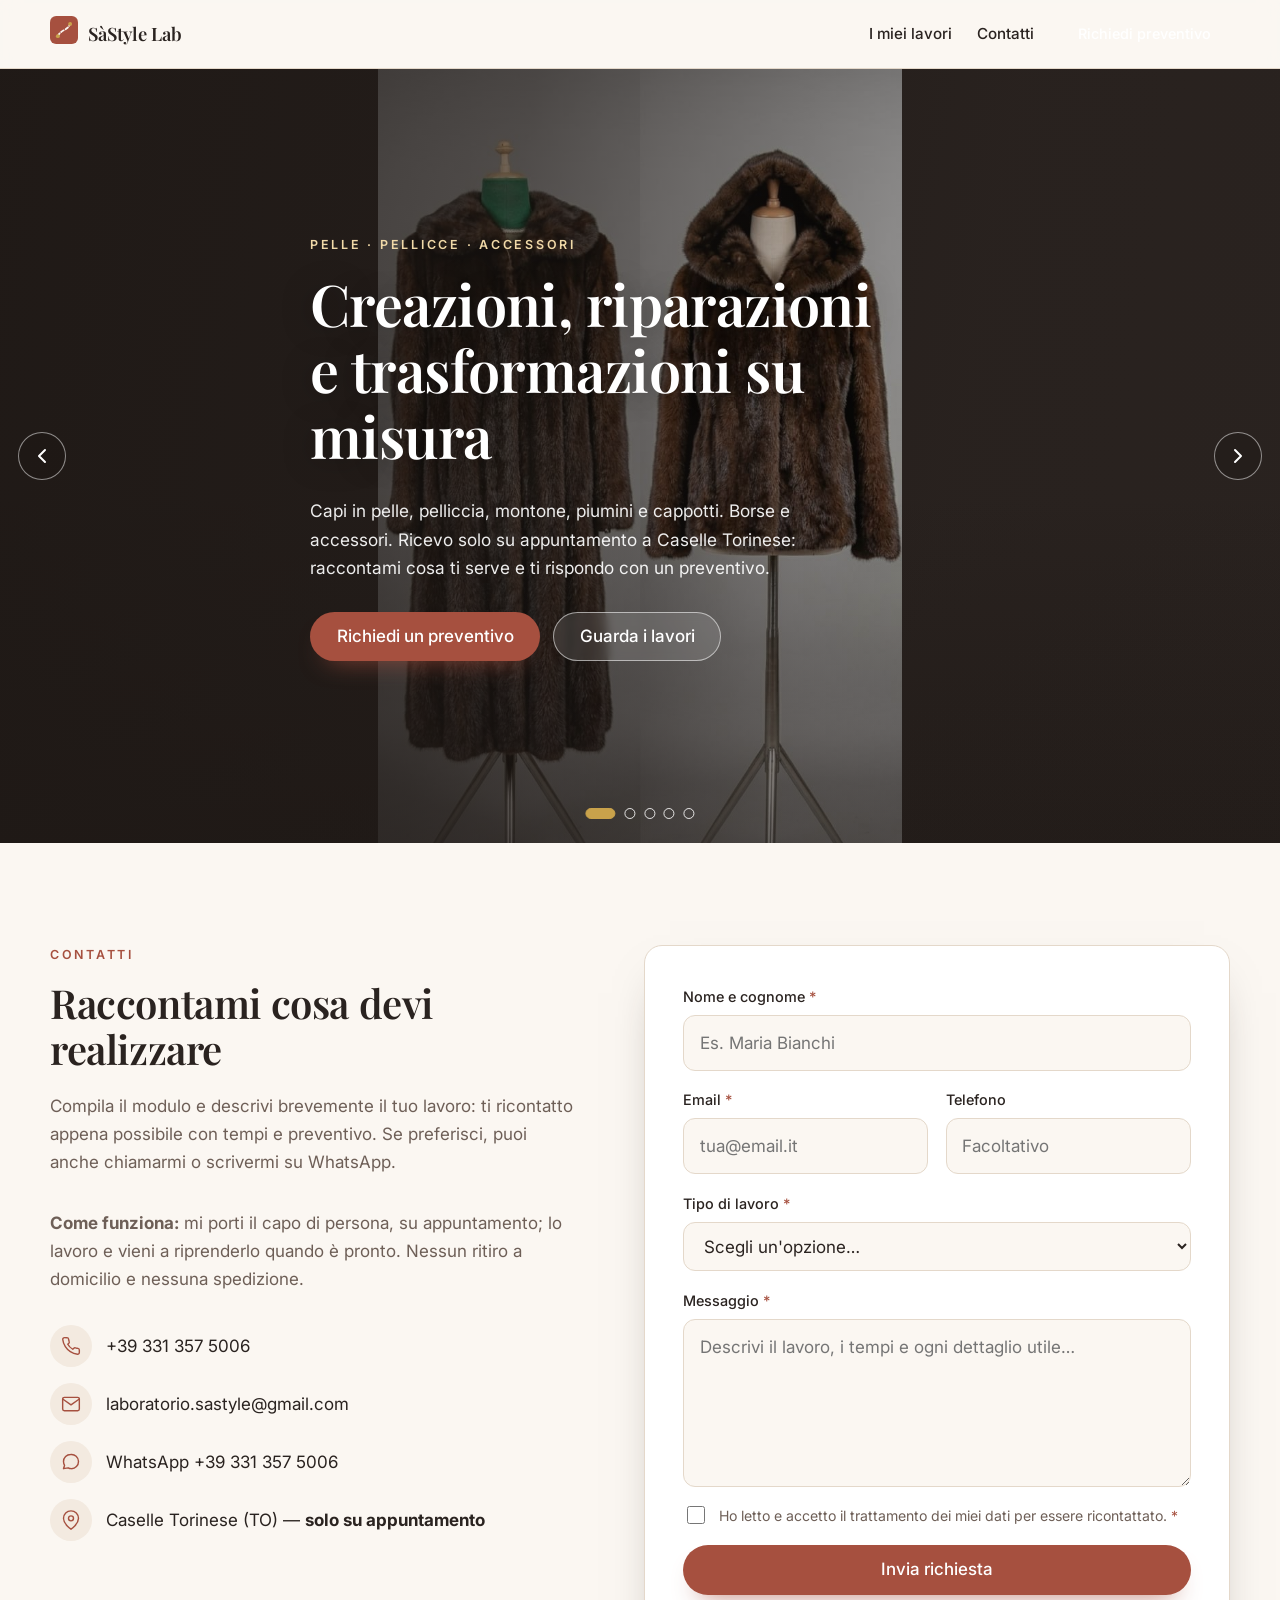
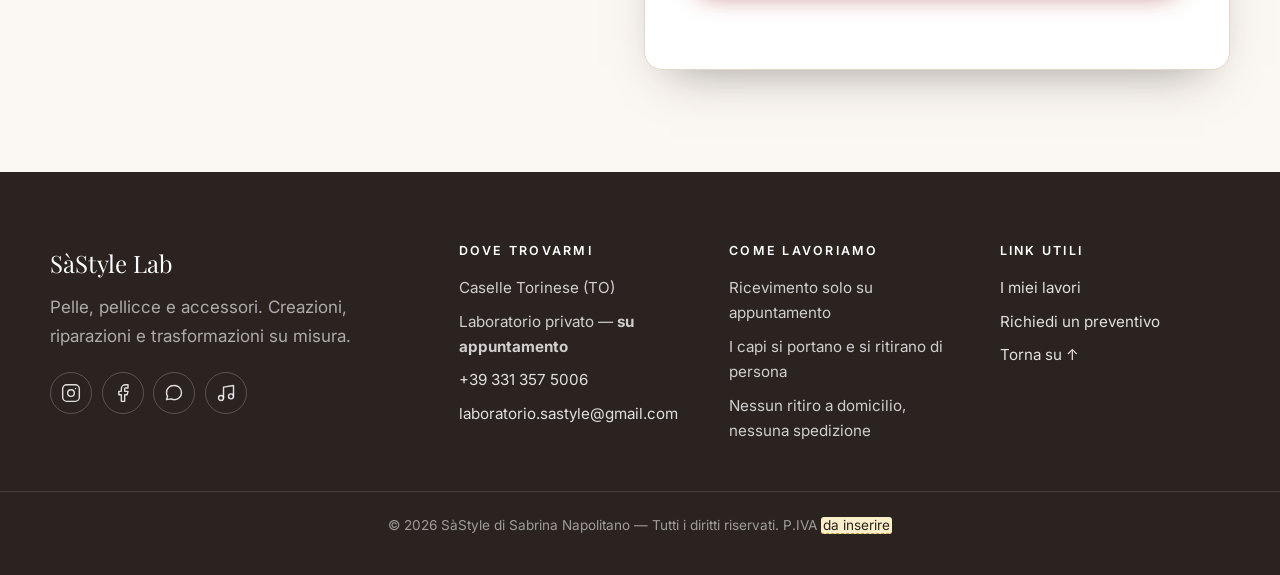
==== index.html @ dbe6f721 "Favicon: S fucsia su nero (Palatino), nuovo favicon.png" ====
<!DOCTYPE html>
<html lang="it">
<head>
  <meta charset="UTF-8" />
  <meta name="viewport" content="width=device-width, initial-scale=1.0" />

  <!-- ============================================================
       SOSTITUISCI: titolo e descrizione che appaiono su Google
       ============================================================ -->
  <!-- Il titolo della scheda non può contenere HTML: scrivi qui il nome vero, senza tag -->
  <title>SàStyle Lab — Pelle, pellicce e accessori su misura</title>
  <meta name="description" content="SàStyle Lab a Caselle Torinese (TO): creazioni, riparazioni e trasformazioni di capi in pelle, pelliccia, montoni, piumini e cappotti, più borse e accessori. Ricevimento solo su appuntamento." />
  <meta name="theme-color" content="#A6503F" />

  <!-- Favicon (l'iconcina nella scheda del browser) -->
  <link rel="icon" href="images/favicon.png" type="image/png" />
  <link rel="apple-touch-icon" href="images/favicon.png" />

  <!-- Font eleganti da Google Fonts -->
  <link rel="preconnect" href="https://fonts.googleapis.com" />
  <link rel="preconnect" href="https://fonts.gstatic.com" crossorigin />
  <link href="https://fonts.googleapis.com/css2?family=Playfair+Display:ital,wght@0,500;0,600;0,700;1,500&family=Inter:wght@300;400;500;600&display=swap" rel="stylesheet" />

  <!-- Foglio di stile del sito -->
  <link rel="stylesheet" href="css/style.css" />
</head>

<body>

  <!-- ============================================================
       HEADER — piccola barra fissa in alto con il menù
       ============================================================ -->
  <header class="site-header" id="top">
    <div class="container header-inner">
      <a class="brand" href="#top">
        <span class="brand-mark" aria-hidden="true">
          <svg viewBox="0 0 64 64" width="28" height="28" focusable="false">
            <rect width="64" height="64" rx="14" fill="#A6503F" />
            <path d="M18 46 C 26 30, 40 34, 46 18" fill="none" stroke="#FBF7F2" stroke-width="4" stroke-linecap="round" stroke-dasharray="7 5" />
            <circle cx="46" cy="18" r="4.5" fill="#C9A24B" />
            <circle cx="18" cy="46" r="4.5" fill="#C9A24B" />
          </svg>
        </span>
        <span class="brand-name">SàStyle Lab</span>
      </a>

      <nav class="site-nav" aria-label="Navigazione principale">
        <a href="#lavori">I miei lavori</a>
        <a href="#contatti">Contatti</a>
        <a class="btn btn-small" href="#contatti">Richiedi preventivo</a>
      </nav>
    </div>
  </header>

  <main>

    <!-- ============================================================
         SEZIONE 1 — HERO BANNER con carosello che scorre
         Le 5 foto sono in images/foto-1.svg ... foto-5.svg
         ============================================================ -->
    <section id="lavori" class="hero">
      <div class="hero-slider" data-slider tabindex="0" role="region"
           aria-roledescription="carosello" aria-label="Galleria dei lavori di SàStyle Lab">

        <div class="hero-track" data-track>
          <figure class="hero-slide" data-slide>
            <img src="images/foto-1.jpg" alt="Lavoro di SàStyle Lab — foto 1" />
          </figure>
          <figure class="hero-slide" data-slide>
            <img src="images/foto-2.jpg" alt="Lavoro di SàStyle Lab — foto 2" />
          </figure>
          <figure class="hero-slide" data-slide>
            <img src="images/foto-3.jpg" alt="Lavoro di SàStyle Lab — foto 3" />
          </figure>
          <figure class="hero-slide" data-slide>
            <img src="images/foto-4.jpg" alt="Lavoro di SàStyle Lab — foto 4" />
          </figure>
          <figure class="hero-slide" data-slide>
            <img src="images/foto-5.jpg" alt="Lavoro di SàStyle Lab — foto 5" />
          </figure>
        </div>

        <!-- Velo scuro per far leggere bene il testo sopra le foto -->
        <div class="hero-scrim" aria-hidden="true"></div>

        <!-- Testo sopra il carosello -->
        <div class="hero-content container">
          <p class="eyebrow">Pelle · Pellicce · Accessori</p>
          <h1>Creazioni, riparazioni<br />e trasformazioni su misura</h1>
          <p class="hero-sub">
            Capi in pelle, pelliccia, montone, piumini e cappotti. Borse e accessori.
            Ricevo solo su appuntamento a Caselle Torinese: raccontami cosa ti serve
            e ti rispondo con un preventivo.
          </p>
          <div class="hero-actions">
            <a class="btn btn-primary" href="#contatti">Richiedi un preventivo</a>
            <a class="btn btn-ghost" href="#lavori">Guarda i lavori</a>
          </div>
        </div>

        <!-- Frecce per scorrere a mano -->
        <button class="hero-nav hero-prev" type="button" data-prev aria-label="Foto precedente">
          <svg viewBox="0 0 24 24" width="24" height="24" fill="none" stroke="currentColor" stroke-width="2" stroke-linecap="round" stroke-linejoin="round"><path d="M15 18l-6-6 6-6" /></svg>
        </button>
        <button class="hero-nav hero-next" type="button" data-next aria-label="Foto successiva">
          <svg viewBox="0 0 24 24" width="24" height="24" fill="none" stroke="currentColor" stroke-width="2" stroke-linecap="round" stroke-linejoin="round"><path d="M9 18l6-6-6-6" /></svg>
        </button>

        <!-- Pallini di navigazione (riempiti automaticamente dal JS) -->
        <div class="hero-dots" data-dots aria-label="Seleziona foto"></div>
      </div>
    </section>

    <!-- ============================================================
         SEZIONE 2 — CONTATTI con il modulo che invia le email
         ⚠️ Per far arrivare le email devi inserire la tua ACCESS KEY
            di Web3Forms nel campo nascosto qui sotto (vedi README.md)
         ============================================================ -->
    <section id="contatti" class="contact">
      <div class="container contact-grid">

        <div class="contact-intro" data-reveal>
          <p class="eyebrow">Contatti</p>
          <h2>Raccontami cosa devi realizzare</h2>
          <p class="lead">
            Compila il modulo e descrivi brevemente il tuo lavoro: ti ricontatto
            appena possibile con tempi e preventivo. Se preferisci, puoi anche
            chiamarmi o scrivermi su WhatsApp.
          </p>
          <p class="lead">
            <strong>Come funziona:</strong> mi porti il capo di persona, su
            appuntamento; lo lavoro e vieni a riprenderlo quando è pronto.
            Nessun ritiro a domicilio e nessuna spedizione.
          </p>

          <ul class="contact-facts">
            <li>
              <span class="fact-icon" aria-hidden="true">
                <svg viewBox="0 0 24 24" width="20" height="20" fill="none" stroke="currentColor" stroke-width="1.7" stroke-linecap="round" stroke-linejoin="round"><path d="M22 16.9v3a2 2 0 0 1-2.2 2 19.8 19.8 0 0 1-8.6-3.1 19.5 19.5 0 0 1-6-6A19.8 19.8 0 0 1 2.1 4.2 2 2 0 0 1 4.1 2h3a2 2 0 0 1 2 1.7c.1 1 .4 1.9.7 2.8a2 2 0 0 1-.4 2.1L8.1 9.9a16 16 0 0 0 6 6l1.3-1.3a2 2 0 0 1 2.1-.4c.9.3 1.8.6 2.8.7a2 2 0 0 1 1.7 2z" /></svg>
              </span>
              <a href="tel:+393313575006">+39 331 357 5006</a>
            </li>
            <li>
              <span class="fact-icon" aria-hidden="true">
                <svg viewBox="0 0 24 24" width="20" height="20" fill="none" stroke="currentColor" stroke-width="1.7" stroke-linecap="round" stroke-linejoin="round"><rect x="2" y="4" width="20" height="16" rx="2" /><path d="m22 6-10 7L2 6" /></svg>
              </span>
              <a href="mailto:laboratorio.sastyle@gmail.com">laboratorio.sastyle@gmail.com</a>
            </li>
            <!-- ▼ WhatsApp: verificare che sia lo stesso numero del telefono ▼ -->
            <li>
              <span class="fact-icon" aria-hidden="true">
                <svg viewBox="0 0 24 24" width="20" height="20" fill="none" stroke="currentColor" stroke-width="1.7" stroke-linecap="round" stroke-linejoin="round"><path d="M21 11.5a8.4 8.4 0 0 1-8.5 8.5 8.5 8.5 0 0 1-4-1L3 20l1.3-4a8.4 8.4 0 0 1-1.3-4.5A8.5 8.5 0 0 1 11.5 3 8.4 8.4 0 0 1 21 11.5z" /></svg>
              </span>
              <a href="https://wa.me/393313575006" target="_blank" rel="noopener">WhatsApp +39 331 357 5006</a>
            </li>
            <li>
              <span class="fact-icon" aria-hidden="true">
                <svg viewBox="0 0 24 24" width="20" height="20" fill="none" stroke="currentColor" stroke-width="1.7" stroke-linecap="round" stroke-linejoin="round"><path d="M21 10c0 7-9 13-9 13s-9-6-9-13a9 9 0 0 1 18 0z" /><circle cx="12" cy="10" r="3" /></svg>
              </span>
              <span>Caselle Torinese (TO) — <strong>solo su appuntamento</strong></span>
            </li>
          </ul>
        </div>

        <!-- ----------------------------------------------
             MODULO DI CONTATTO
             ---------------------------------------------- -->
        <form class="contact-form" id="contact-form" action="https://api.web3forms.com/submit" method="POST" data-reveal>

          <!-- ▼▼▼ SOSTITUISCI QUESTA RIGA CON LA TUA ACCESS KEY DI WEB3FORMS ▼▼▼ -->
          <input type="hidden" name="access_key" value="INSERISCI_QUI_LA_TUA_ACCESS_KEY" />
          <!-- ▲▲▲ (le istruzioni sono nel README.md) ▲▲▲ -->

          <!-- Impostazioni dell'email che riceverai -->
          <input type="hidden" name="subject" value="Nuova richiesta dal sito" />
          <input type="hidden" name="from_name" value="Sito SàStyle Lab" />

          <!-- Anti-spam: un campo che gli esseri umani non vedono. Lascialo qui. -->
          <input type="checkbox" name="botcheck" class="botcheck" tabindex="-1" autocomplete="off" aria-hidden="true" />

          <div class="field">
            <label for="f-nome">Nome e cognome <span class="req">*</span></label>
            <input id="f-nome" name="nome" type="text" autocomplete="name" required placeholder="Es. Maria Bianchi" />
          </div>

          <div class="field-row">
            <div class="field">
              <label for="f-email">Email <span class="req">*</span></label>
              <input id="f-email" name="email" type="email" autocomplete="email" required placeholder="tua@email.it" />
            </div>
            <div class="field">
              <label for="f-tel">Telefono</label>
              <input id="f-tel" name="telefono" type="tel" autocomplete="tel" placeholder="Facoltativo" />
            </div>
          </div>

          <div class="field">
            <label for="f-tipo">Tipo di lavoro <span class="req">*</span></label>
            <select id="f-tipo" name="tipo_di_lavoro" required>
              <option value="" selected disabled>Scegli un'opzione…</option>
              <option>Creazione su misura</option>
              <option>Riparazione</option>
              <option>Trasformazione / restyling</option>
              <option>Cappotto, piumino o montone</option>
              <option>Capo in pelle</option>
              <option>Capo in pelliccia</option>
              <option>Borse e accessori</option>
              <option>Lavori creativi</option>
              <option>Altro</option>
            </select>
          </div>

          <div class="field">
            <label for="f-messaggio">Messaggio <span class="req">*</span></label>
            <textarea id="f-messaggio" name="messaggio" rows="5" required placeholder="Descrivi il lavoro, i tempi e ogni dettaglio utile…"></textarea>
          </div>

          <label class="check">
            <input type="checkbox" name="privacy" value="acconsentito" required />
            <span>Ho letto e accetto il trattamento dei miei dati per essere ricontattato. <span class="req">*</span></span>
          </label>

          <button class="btn btn-primary btn-block" type="submit">Invia richiesta</button>

          <!-- Qui compaiono i messaggi di conferma o errore -->
          <p class="form-status" role="status" aria-live="polite"></p>
        </form>

      </div>
    </section>

  </main>

  <!-- ============================================================
       SEZIONE 3 — FOOTER con le informazioni e i social
       ============================================================ -->
  <footer class="site-footer" id="info">
    <div class="container footer-grid">

      <div class="footer-brand">
        <p class="footer-logo">SàStyle Lab</p>
        <p class="footer-tag">Pelle, pellicce e accessori. Creazioni, riparazioni e trasformazioni su misura.</p>

        <ul class="socials" aria-label="Profili social">
          <li>
            <a href="https://instagram.com/sastyle_lab" target="_blank" rel="noopener" aria-label="Instagram">
              <svg viewBox="0 0 24 24" width="20" height="20" fill="none" stroke="currentColor" stroke-width="1.7" stroke-linecap="round" stroke-linejoin="round"><rect x="2" y="2" width="20" height="20" rx="5" /><circle cx="12" cy="12" r="4" /><path d="M17.5 6.5h.01" /></svg>
            </a>
          </li>
          <li>
            <!-- ▼ MANCA IL LINK ESATTO DELLA PAGINA FACEBOOK: va chiesto alla cliente ▼ -->
            <a href="https://facebook.com/" target="_blank" rel="noopener" aria-label="Facebook">
              <svg viewBox="0 0 24 24" width="20" height="20" fill="none" stroke="currentColor" stroke-width="1.7" stroke-linecap="round" stroke-linejoin="round"><path d="M18 2h-3a5 5 0 0 0-5 5v3H7v4h3v8h4v-8h3l1-4h-4V7a1 1 0 0 1 1-1h3z" /></svg>
            </a>
          </li>
          <li>
            <a href="https://wa.me/393313575006" target="_blank" rel="noopener" aria-label="WhatsApp">
              <svg viewBox="0 0 24 24" width="20" height="20" fill="none" stroke="currentColor" stroke-width="1.7" stroke-linecap="round" stroke-linejoin="round"><path d="M21 11.5a8.4 8.4 0 0 1-8.5 8.5 8.5 8.5 0 0 1-4-1L3 20l1.3-4a8.4 8.4 0 0 1-1.3-4.5A8.5 8.5 0 0 1 11.5 3 8.4 8.4 0 0 1 21 11.5z" /></svg>
            </a>
          </li>
          <li>
            <a href="https://tiktok.com/@sastylelab" target="_blank" rel="noopener" aria-label="TikTok">
              <svg viewBox="0 0 24 24" width="20" height="20" fill="none" stroke="currentColor" stroke-width="1.7" stroke-linecap="round" stroke-linejoin="round"><path d="M9 18V5l12-2v13" /><circle cx="6" cy="18" r="3" /><circle cx="18" cy="16" r="3" /></svg>
            </a>
          </li>
        </ul>
      </div>

      <div class="footer-col">
        <h3>Dove trovarmi</h3>
        <ul class="footer-list">
          <li>Caselle Torinese (TO)</li>
          <li>Laboratorio privato — <strong>su appuntamento</strong></li>
          <li><a href="tel:+393313575006">+39 331 357 5006</a></li>
          <li><a href="mailto:laboratorio.sastyle@gmail.com">laboratorio.sastyle@gmail.com</a></li>
        </ul>
      </div>

      <div class="footer-col">
        <h3>Come lavoriamo</h3>
        <ul class="footer-list">
          <li>Ricevimento solo su appuntamento</li>
          <li>I capi si portano e si ritirano di persona</li>
          <li>Nessun ritiro a domicilio, nessuna spedizione</li>
        </ul>
      </div>

      <div class="footer-col">
        <h3>Link utili</h3>
        <ul class="footer-list">
          <li><a href="#lavori">I miei lavori</a></li>
          <li><a href="#contatti">Richiedi un preventivo</a></li>
          <li><a href="#top">Torna su ↑</a></li>
        </ul>
      </div>

    </div>

    <div class="footer-bottom">
      <p>&copy; <span id="year">2026</span> SàStyle di Sabrina Napolitano — Tutti i diritti riservati. P.IVA <span class="ph">da inserire</span></p>
    </div>
  </footer>

  <script src="js/main.js"></script>
</body>
</html>
---- css/style.css ----
/* ==========================================================================
   ATELIER — Foglio di stile
   Struttura:
   1. Variabili (colori, font, spazi)
   2. Reset e basi
   3. Elementi comuni (container, pulsanti, segnaposto)
   4. Header
   5. Hero + carosello
   6. Sezione contatti + modulo
   7. Footer
   8. Animazioni al scroll
   9. Responsive
   Cambiare i colori? Ti basta modificare le variabili del punto 1.
   ========================================================================== */

/* ------------------------------------------------------------------
   1. VARIABILI
   ------------------------------------------------------------------ */
:root {
  --cream: #FBF7F2;
  --sand: #F3EAE0;
  --sand-2: #E9DBCB;
  --terracotta: #A6503F;
  --terracotta-dark: #8A3F31;
  --gold: #C9A24B;
  --ink: #2A2320;
  --muted: #6E5F57;
  --line: #E4D8CA;
  --white: #ffffff;

  --radius: 18px;
  --radius-sm: 12px;
  --shadow: 0 22px 48px -26px rgba(42, 35, 32, 0.5);
  --shadow-soft: 0 12px 30px -20px rgba(42, 35, 32, 0.45);

  --maxw: 1180px;

  --font-head: 'Playfair Display', Georgia, 'Times New Roman', serif;
  --font-body: 'Inter', system-ui, -apple-system, 'Segoe UI', Roboto, Arial, sans-serif;
}

/* ------------------------------------------------------------------
   2. RESET E BASI
   ------------------------------------------------------------------ */
*,
*::before,
*::after { box-sizing: border-box; }

html {
  scroll-behavior: smooth;
  scroll-padding-top: 84px; /* lascia spazio all'header fisso */
  -webkit-text-size-adjust: 100%;
}

body {
  margin: 0;
  font-family: var(--font-body);
  font-size: 17px;
  line-height: 1.65;
  color: var(--ink);
  background: var(--cream);
  -webkit-font-smoothing: antialiased;
}

img { max-width: 100%; display: block; }

h1, h2, h3 {
  font-family: var(--font-head);
  font-weight: 600;
  line-height: 1.15;
  margin: 0 0 0.5em;
  letter-spacing: -0.01em;
}

h1 { font-size: clamp(2.1rem, 5vw, 3.6rem); }
h2 { font-size: clamp(1.7rem, 3.4vw, 2.5rem); }
h3 { font-size: 1.05rem; letter-spacing: 0.02em; }

p { margin: 0 0 1rem; }

a { color: var(--terracotta); text-decoration: none; }
a:hover { color: var(--terracotta-dark); }

ul { margin: 0; padding: 0; list-style: none; }

:focus-visible {
  outline: 3px solid var(--gold);
  outline-offset: 3px;
  border-radius: 4px;
}

/* ------------------------------------------------------------------
   3. ELEMENTI COMUNI
   ------------------------------------------------------------------ */
.container {
  width: min(100% - 2.5rem, var(--maxw));
  margin-inline: auto;
}

.eyebrow {
  font-size: 0.78rem;
  font-weight: 600;
  letter-spacing: 0.22em;
  text-transform: uppercase;
  color: var(--terracotta);
  margin: 0 0 0.9rem;
}

.lead { color: var(--muted); max-width: 52ch; }

/* I segnaposto da sostituire sono evidenziati in giallo:
   quando hai finito di personalizzare il sito, non ne deve restare nessuno. */
.ph {
  background: #FBEFC9;
  border-bottom: 1px dashed var(--gold);
  padding: 0 2px;
  border-radius: 3px;
}

.btn {
  display: inline-flex;
  align-items: center;
  justify-content: center;
  gap: 0.5rem;
  font: inherit;
  font-weight: 500;
  line-height: 1;
  padding: 0.95rem 1.6rem;
  border-radius: 999px;
  border: 1.5px solid transparent;
  cursor: pointer;
  transition: transform 0.18s ease, background-color 0.18s ease, color 0.18s ease, border-color 0.18s ease, box-shadow 0.18s ease;
}

.btn:hover { transform: translateY(-2px); }

.btn-primary {
  background: var(--terracotta);
  color: var(--white);
  box-shadow: 0 14px 26px -16px rgba(166, 80, 63, 0.9);
}
.btn-primary:hover { background: var(--terracotta-dark); color: var(--white); }

.btn-ghost {
  background: rgba(255, 255, 255, 0.12);
  color: var(--white);
  border-color: rgba(255, 255, 255, 0.55);
  backdrop-filter: blur(4px);
}
.btn-ghost:hover { background: rgba(255, 255, 255, 0.95); color: var(--ink); }

.btn-small { padding: 0.6rem 1.1rem; font-size: 0.9rem; }
.btn-block { width: 100%; }

.btn:disabled { opacity: 0.6; cursor: progress; transform: none; }

/* ------------------------------------------------------------------
   4. HEADER
   ------------------------------------------------------------------ */
.site-header {
  position: sticky;
  top: 0;
  z-index: 60;
  background: rgba(251, 247, 242, 0.82);
  backdrop-filter: blur(10px);
  border-bottom: 1px solid var(--line);
}

.header-inner {
  display: flex;
  align-items: center;
  justify-content: space-between;
  gap: 1rem;
  min-height: 68px;
}

.brand {
  display: inline-flex;
  align-items: center;
  gap: 0.6rem;
  color: var(--ink);
  font-weight: 600;
}
.brand:hover { color: var(--ink); }

.brand-name {
  font-family: var(--font-head);
  font-size: 1.15rem;
  letter-spacing: 0.01em;
}

.site-nav {
  display: flex;
  align-items: center;
  gap: 1.6rem;
  font-size: 0.95rem;
}
.site-nav a { color: var(--ink); font-weight: 500; }
.site-nav a:hover { color: var(--terracotta); }
.site-nav .btn { color: var(--white); }
.site-nav .btn:hover { color: var(--white); }

/* ------------------------------------------------------------------
   5. HERO + CAROSELLO
   ------------------------------------------------------------------ */
.hero { position: relative; }

.hero-slider {
  position: relative;
  min-height: clamp(540px, 86vh, 860px);
  overflow: hidden;
  background: var(--ink);
}

.hero-track { position: absolute; inset: 0; }

.hero-slide {
  position: absolute;
  inset: 0;
  margin: 0;
  opacity: 0;
  visibility: hidden;
  transform: translateX(6%);
  transition: opacity 0.9s ease, transform 0.9s ease, visibility 0.9s;
}
.hero-slide.is-active {
  opacity: 1;
  visibility: visible;
  transform: translateX(0);
  z-index: 1;
}

.hero-slide img {
  width: 100%;
  height: 100%;
  object-fit: contain;       /* mostra la foto INTERA, senza tagliarla */
  object-position: center;
  margin: 0 auto;
}
.hero-slide.is-active img { animation: none; }

@keyframes heroZoom {
  from { transform: scale(1.03); }
  to   { transform: scale(1.12); }
}

/* Velo scuro sfumato per la leggibilità del testo */
.hero-scrim {
  position: absolute;
  inset: 0;
  z-index: 2;
  background:
    linear-gradient(100deg, rgba(30, 24, 21, 0.86) 0%, rgba(30, 24, 21, 0.62) 38%, rgba(30, 24, 21, 0.12) 72%, rgba(30, 24, 21, 0.05) 100%),
    linear-gradient(0deg, rgba(30, 24, 21, 0.55) 0%, rgba(30, 24, 21, 0) 45%);
  pointer-events: none;
}

.hero-content {
  position: relative;
  z-index: 3;
  min-height: clamp(540px, 86vh, 860px);
  display: flex;
  flex-direction: column;
  justify-content: center;
  padding-block: 5rem 6rem;
  color: var(--white);
  max-width: 660px;
}
.hero-content .container { width: 100%; }

.hero-content h1 {
  color: var(--white);
  text-shadow: 0 2px 30px rgba(0, 0, 0, 0.35);
}

.hero-content .eyebrow { color: #F0D9A8; }

.hero-sub {
  font-size: 1.08rem;
  color: rgba(255, 255, 255, 0.92);
  max-width: 46ch;
  margin-bottom: 1.8rem;
}

.hero-actions { display: flex; flex-wrap: wrap; gap: 0.8rem; }

/* Frecce */
.hero-nav {
  position: absolute;
  top: 50%;
  transform: translateY(-50%);
  z-index: 4;
  width: 48px;
  height: 48px;
  display: grid;
  place-items: center;
  border-radius: 50%;
  border: 1.5px solid rgba(255, 255, 255, 0.5);
  background: rgba(30, 24, 21, 0.32);
  color: var(--white);
  cursor: pointer;
  transition: background-color 0.18s ease, color 0.18s ease, border-color 0.18s ease;
}
.hero-nav:hover { background: var(--white); color: var(--ink); border-color: var(--white); }
.hero-prev { left: 1.1rem; }
.hero-next { right: 1.1rem; }

/* Pallini */
.hero-dots {
  position: absolute;
  left: 50%;
  bottom: 1.5rem;
  transform: translateX(-50%);
  z-index: 4;
  display: flex;
  gap: 0.55rem;
}
.hero-dot {
  width: 11px;
  height: 11px;
  padding: 0;
  border-radius: 50%;
  border: 1.5px solid rgba(255, 255, 255, 0.85);
  background: transparent;
  cursor: pointer;
  transition: background-color 0.2s ease, transform 0.2s ease, width 0.2s ease;
}
.hero-dot.is-active {
  background: var(--gold);
  border-color: var(--gold);
  width: 30px;
  border-radius: 999px;
}

/* ------------------------------------------------------------------
   6. CONTATTI + MODULO
   ------------------------------------------------------------------ */
.contact { padding: clamp(3.5rem, 8vw, 6.5rem) 0; }

.contact-grid {
  display: grid;
  grid-template-columns: 0.95fr 1.05fr;
  gap: clamp(2rem, 5vw, 4.5rem);
  align-items: start;
}

.contact-intro .lead { margin-bottom: 2rem; }

.contact-facts { display: grid; gap: 1rem; }
.contact-facts li {
  display: flex;
  align-items: center;
  gap: 0.85rem;
  color: var(--ink);
}
.contact-facts a { color: var(--ink); }
.contact-facts a:hover { color: var(--terracotta); }

.fact-icon {
  flex: 0 0 auto;
  width: 42px;
  height: 42px;
  display: grid;
  place-items: center;
  border-radius: 50%;
  background: var(--sand);
  color: var(--terracotta);
}

/* Modulo */
.contact-form {
  background: var(--white);
  border: 1px solid var(--line);
  border-radius: var(--radius);
  box-shadow: var(--shadow);
  padding: clamp(1.5rem, 3vw, 2.4rem);
  display: grid;
  gap: 1.1rem;
}

.field { display: grid; gap: 0.4rem; }
.field-row { display: grid; grid-template-columns: 1fr 1fr; gap: 1.1rem; }

.field label {
  font-size: 0.9rem;
  font-weight: 500;
  color: var(--ink);
}

.req { color: var(--terracotta); }

.field input,
.field select,
.field textarea {
  font: inherit;
  width: 100%;
  padding: 0.8rem 0.95rem;
  color: var(--ink);
  background: var(--cream);
  border: 1.5px solid var(--line);
  border-radius: var(--radius-sm);
  transition: border-color 0.18s ease, box-shadow 0.18s ease, background-color 0.18s ease;
}
.field textarea { resize: vertical; min-height: 120px; }

.field input:focus,
.field select:focus,
.field textarea:focus {
  outline: none;
  background: var(--white);
  border-color: var(--terracotta);
  box-shadow: 0 0 0 4px rgba(166, 80, 63, 0.12);
}

.check {
  display: flex;
  align-items: flex-start;
  gap: 0.65rem;
  font-size: 0.88rem;
  color: var(--muted);
}
.check input {
  flex: 0 0 auto;
  width: 18px;
  height: 18px;
  margin-top: 2px;
  accent-color: var(--terracotta);
}

/* Campo anti-spam invisibile all'utente */
.botcheck {
  position: absolute !important;
  width: 1px;
  height: 1px;
  overflow: hidden;
  clip: rect(0 0 0 0);
  white-space: nowrap;
}

.form-status { margin: 0; font-size: 0.95rem; min-height: 1.2em; }
.form-status.is-success { color: #2E6B4F; font-weight: 500; }
.form-status.is-error { color: #B23B2E; font-weight: 500; }

/* ------------------------------------------------------------------
   7. FOOTER
   ------------------------------------------------------------------ */
.site-footer {
  background: var(--ink);
  color: rgba(255, 255, 255, 0.78);
  padding-top: clamp(3rem, 6vw, 4.5rem);
}
.site-footer a { color: rgba(255, 255, 255, 0.86); }
.site-footer a:hover { color: var(--gold); }

.footer-grid {
  display: grid;
  grid-template-columns: 1.6fr 1fr 1fr 1fr;
  gap: 2.5rem;
  padding-bottom: 3rem;
}

.footer-logo {
  font-family: var(--font-head);
  font-size: 1.5rem;
  color: var(--white);
  margin: 0 0 0.6rem;
}
.footer-logo .ph { color: var(--ink); }

.footer-tag { max-width: 34ch; color: rgba(255, 255, 255, 0.62); }

.footer-col h3 {
  color: var(--white);
  text-transform: uppercase;
  font-family: var(--font-body);
  font-size: 0.78rem;
  letter-spacing: 0.18em;
  margin-bottom: 1rem;
}

.footer-list { display: grid; gap: 0.55rem; font-size: 0.95rem; }
.footer-list .ph { color: var(--ink); }

.socials { display: flex; gap: 0.6rem; margin-top: 1.4rem; }
.socials a {
  width: 42px;
  height: 42px;
  display: grid;
  place-items: center;
  border-radius: 50%;
  border: 1.5px solid rgba(255, 255, 255, 0.22);
  color: rgba(255, 255, 255, 0.85);
  transition: background-color 0.18s ease, color 0.18s ease, border-color 0.18s ease, transform 0.18s ease;
}
.socials a:hover {
  background: var(--terracotta);
  border-color: var(--terracotta);
  color: var(--white);
  transform: translateY(-2px);
}

.footer-bottom {
  border-top: 1px solid rgba(255, 255, 255, 0.12);
  padding: 1.4rem 0;
  text-align: center;
  font-size: 0.85rem;
  color: rgba(255, 255, 255, 0.55);
}
.footer-bottom .ph { color: var(--ink); }

/* ------------------------------------------------------------------
   8. ANIMAZIONE ALLO SCROLL
   ------------------------------------------------------------------ */
[data-reveal] {
  opacity: 0;
  transform: translateY(24px);
  transition: opacity 0.7s ease, transform 0.7s ease;
}
[data-reveal].is-visible {
  opacity: 1;
  transform: none;
}

/* ------------------------------------------------------------------
   9. RESPONSIVE
   ------------------------------------------------------------------ */
@media (max-width: 1000px) {
  .contact-grid { grid-template-columns: 1fr; }
  .footer-grid { grid-template-columns: 1fr 1fr; }
}

@media (max-width: 720px) {
  body { font-size: 16px; }

  .site-nav a:not(.btn) { display: none; } /* su mobile restano logo + bottone */

  .hero-content { padding-block: 4rem 5.5rem; }
  .hero-nav { width: 42px; height: 42px; }
  .hero-prev { left: 0.6rem; }
  .hero-next { right: 0.6rem; }

  .field-row { grid-template-columns: 1fr; }

  .footer-grid { grid-template-columns: 1fr; gap: 2rem; }
}

@media (max-width: 420px) {
  .hero-actions .btn { width: 100%; }
}

/* Rispetta chi ha disattivato le animazioni nel sistema operativo */
@media (prefers-reduced-motion: reduce) {
  html { scroll-behavior: auto; }
  *,
  *::before,
  *::after {
    animation-duration: 0.001ms !important;
    animation-iteration-count: 1 !important;
    transition-duration: 0.001ms !important;
  }
  [data-reveal] { opacity: 1; transform: none; }
}
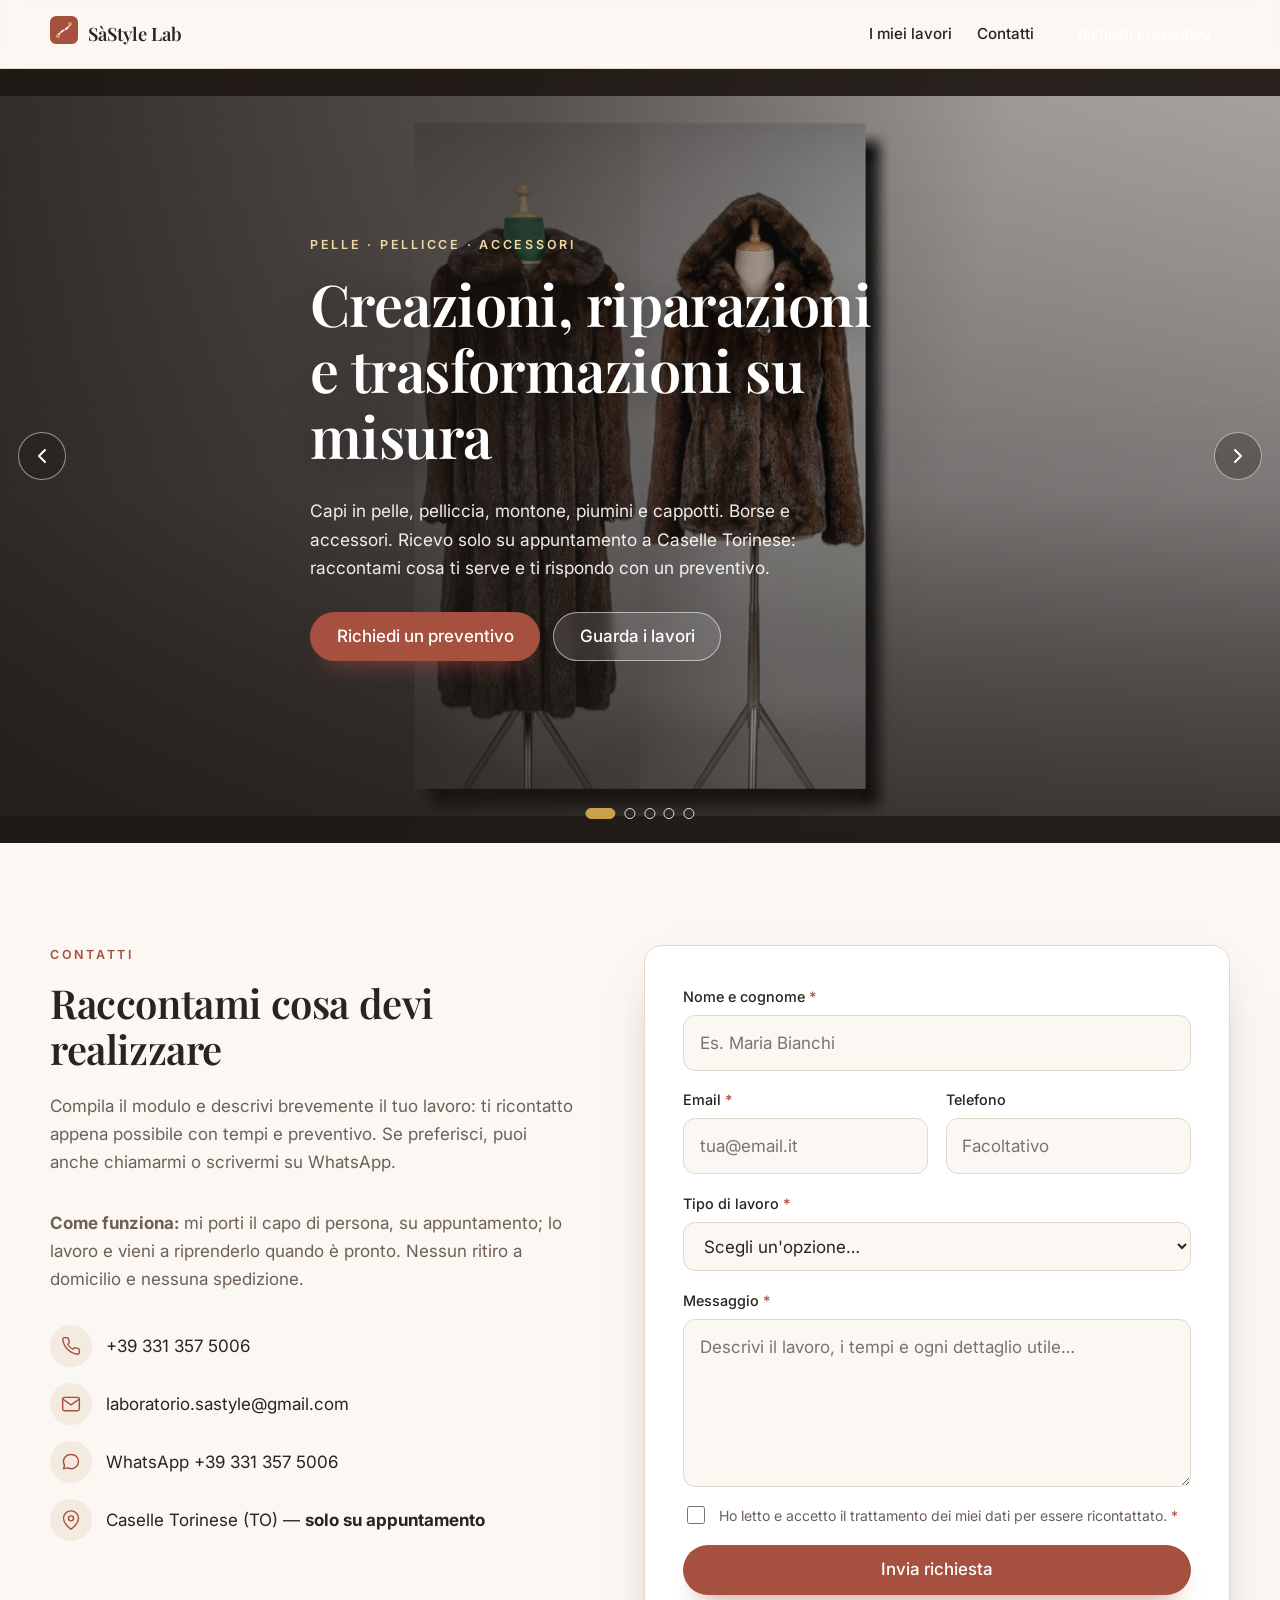
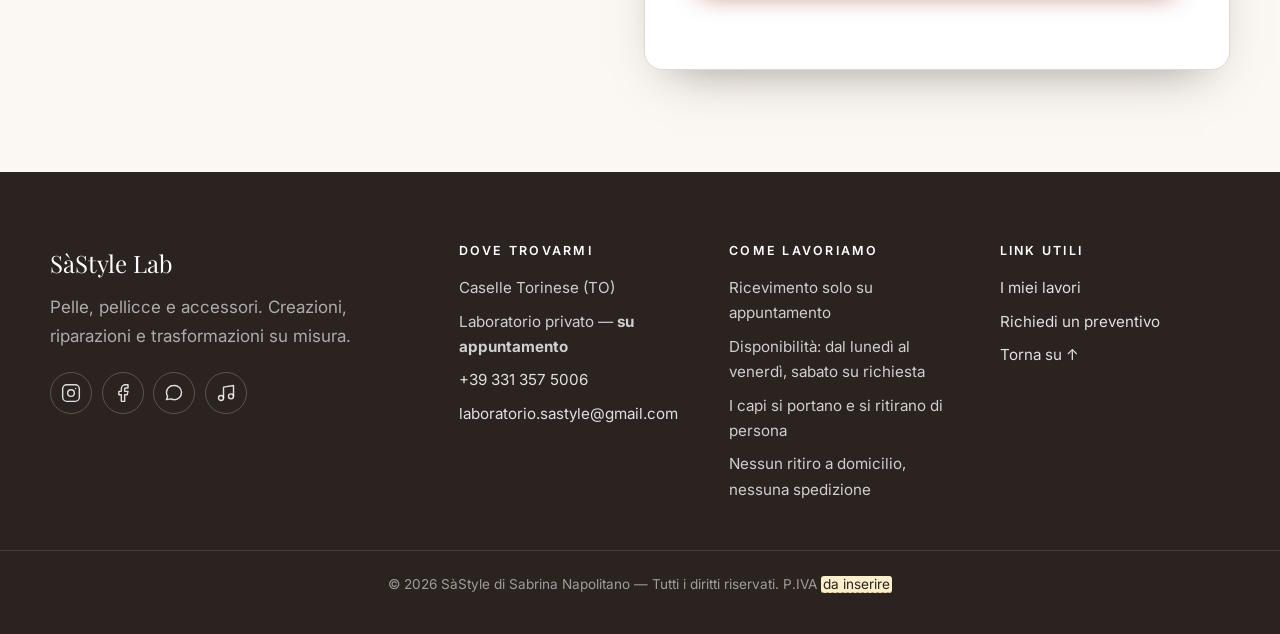
==== commit 544eae19: "Disponibilità nel footer: dal lunedì al venerdì, sabato su richiesta (dato dalla cliente)" ====
--- a/index.html
+++ b/index.html
@@ -280,6 +280,7 @@
         <h3>Come lavoriamo</h3>
         <ul class="footer-list">
           <li>Ricevimento solo su appuntamento</li>
+          <li>Disponibilità: dal lunedì al venerdì, sabato su richiesta</li>
           <li>I capi si portano e si ritirano di persona</li>
           <li>Nessun ritiro a domicilio, nessuna spedizione</li>
         </ul>
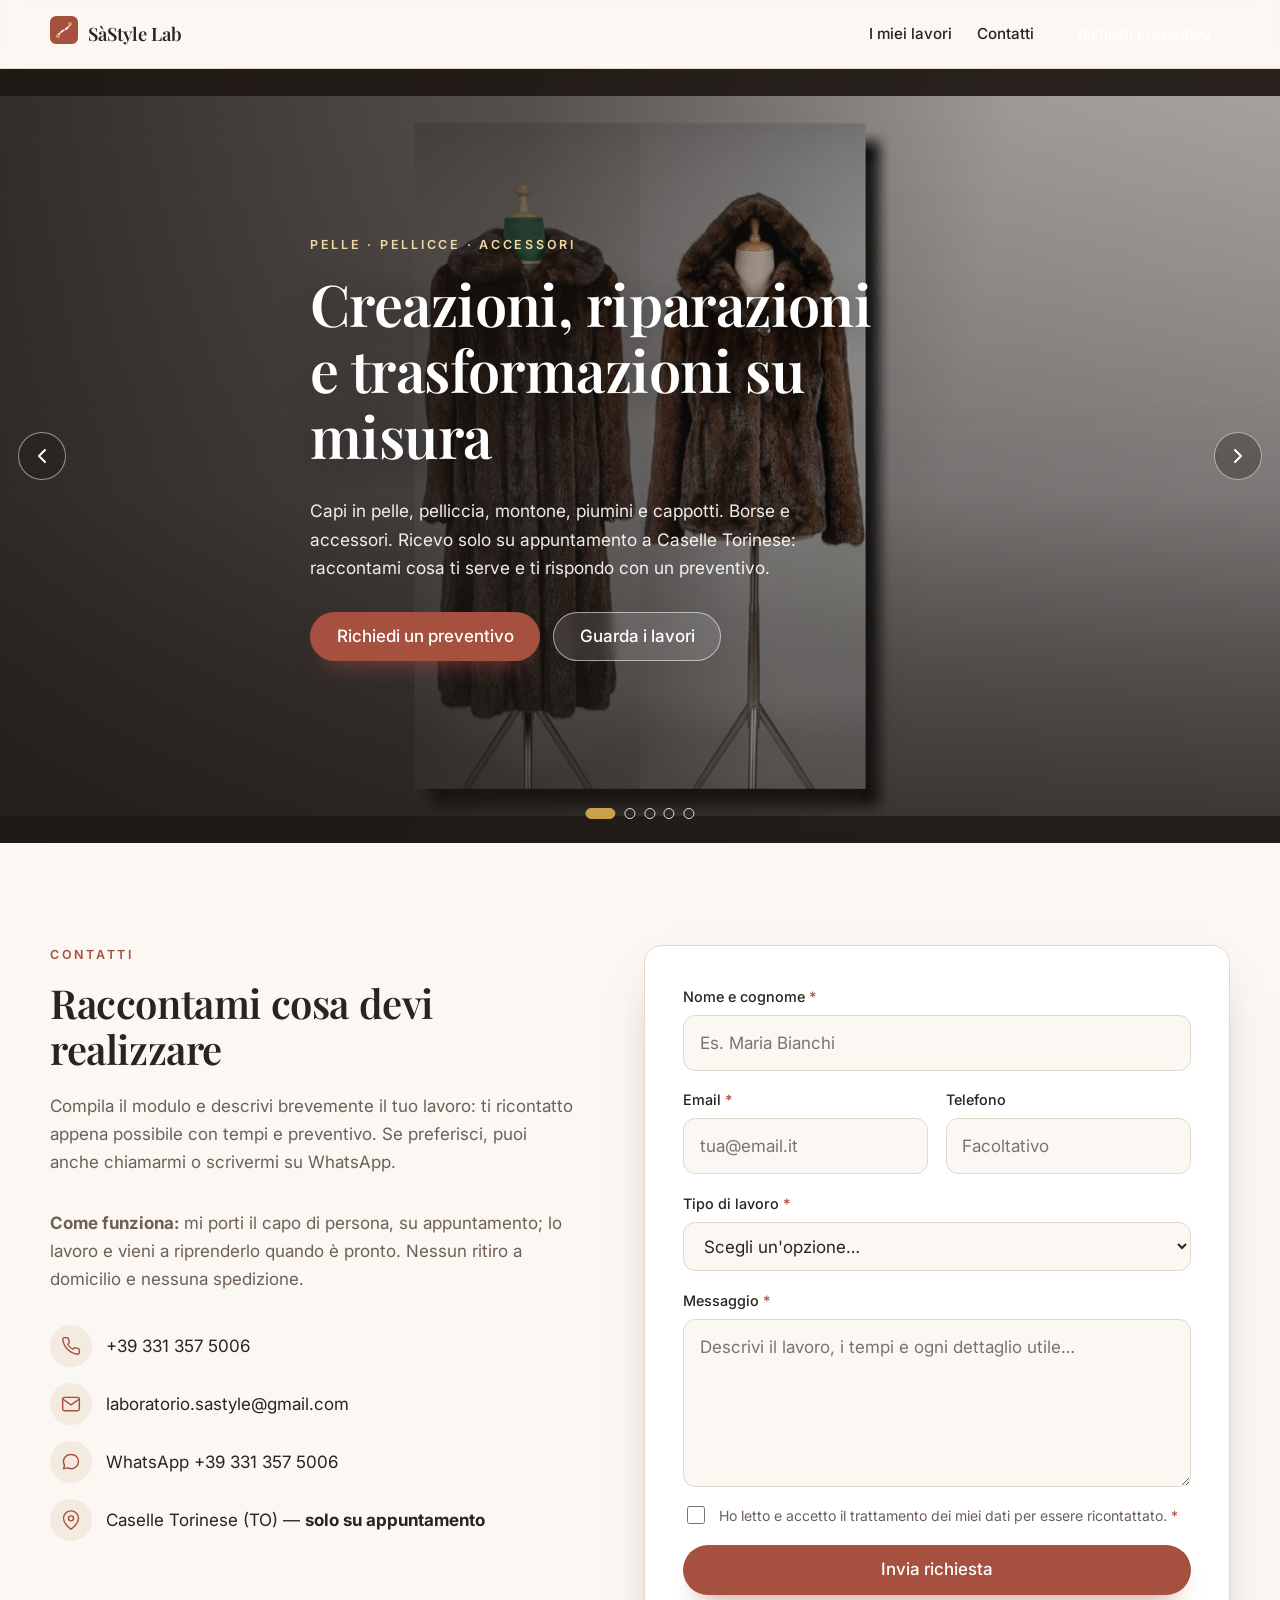
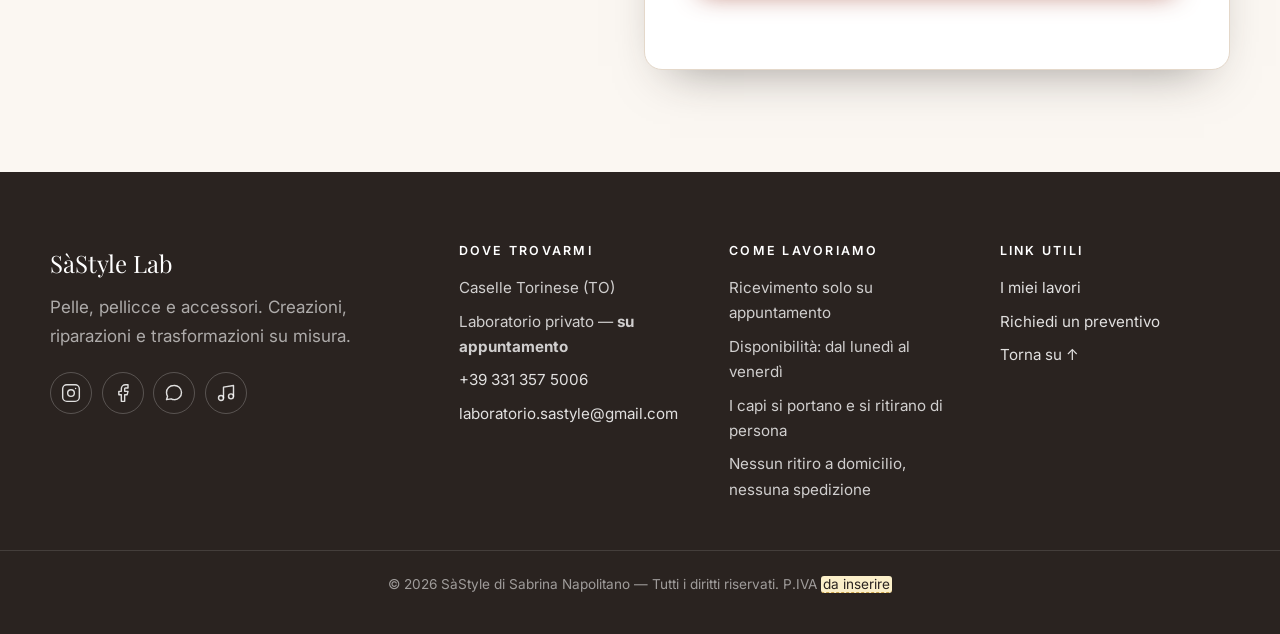
==== commit 9b20428b: "Disponibilità footer: solo dal lunedì al venerdì (via il sabato, per ora)" ====
--- a/index.html
+++ b/index.html
@@ -280,7 +280,7 @@
         <h3>Come lavoriamo</h3>
         <ul class="footer-list">
           <li>Ricevimento solo su appuntamento</li>
-          <li>Disponibilità: dal lunedì al venerdì, sabato su richiesta</li>
+          <li>Disponibilità: dal lunedì al venerdì</li>
           <li>I capi si portano e si ritirano di persona</li>
           <li>Nessun ritiro a domicilio, nessuna spedizione</li>
         </ul>
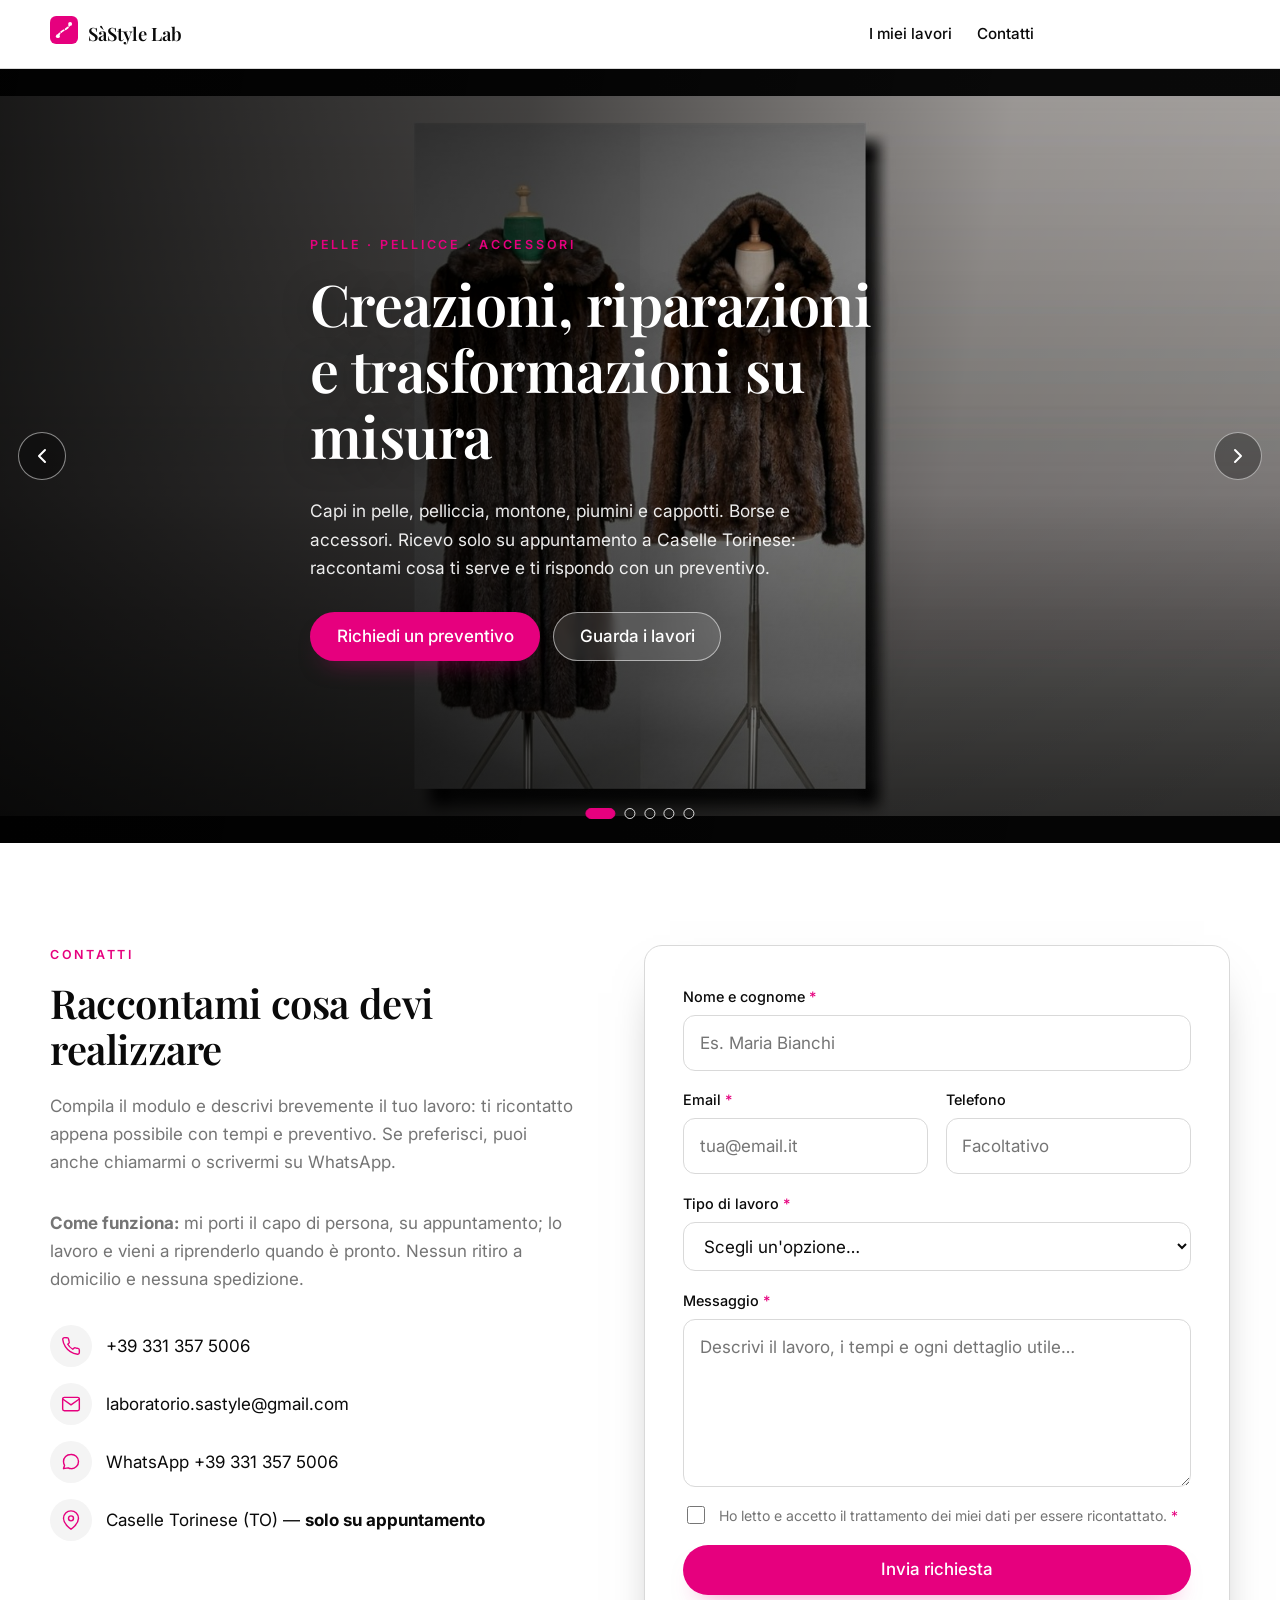
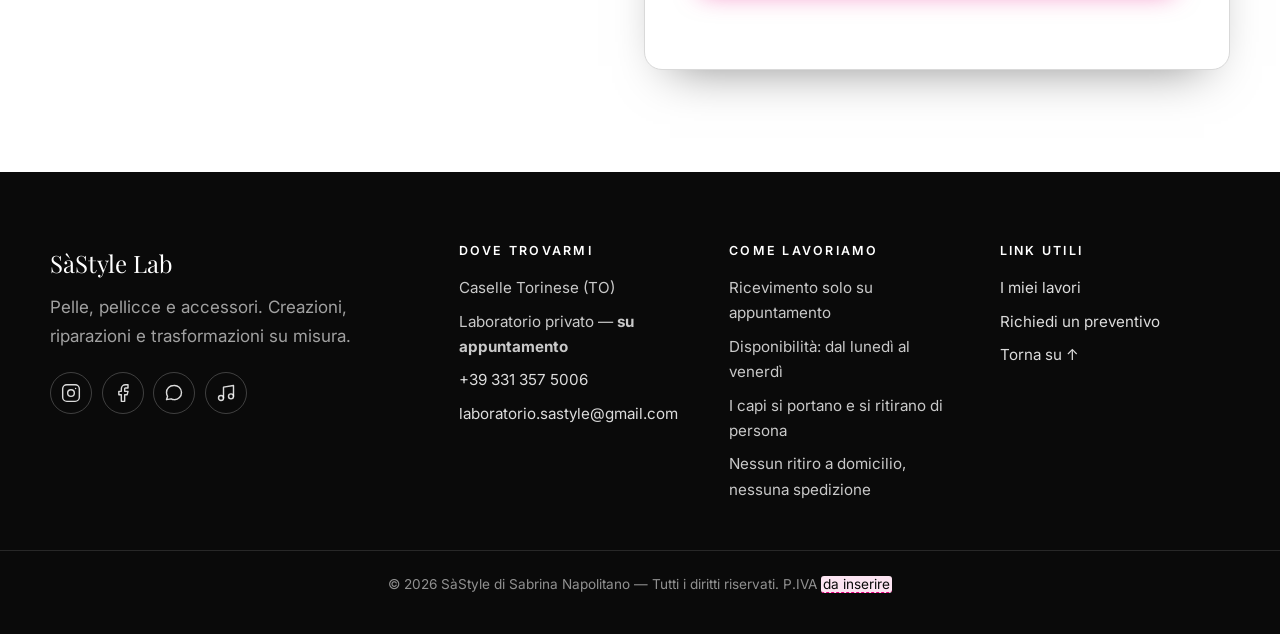
==== commit a5e9a644: "Prova colori biglietto da visita: bianco, nero, grigio, fucsia" ====
--- a/index.html
+++ b/index.html
@@ -10,7 +10,7 @@
   <!-- Il titolo della scheda non può contenere HTML: scrivi qui il nome vero, senza tag -->
   <title>SàStyle Lab — Pelle, pellicce e accessori su misura</title>
   <meta name="description" content="SàStyle Lab a Caselle Torinese (TO): creazioni, riparazioni e trasformazioni di capi in pelle, pelliccia, montoni, piumini e cappotti, più borse e accessori. Ricevimento solo su appuntamento." />
-  <meta name="theme-color" content="#A6503F" />
+  <meta name="theme-color" content="#E6007E" />
 
   <!-- Favicon (l'iconcina nella scheda del browser) -->
   <link rel="icon" href="images/favicon.png" type="image/png" />
@@ -35,10 +35,10 @@
       <a class="brand" href="#top">
         <span class="brand-mark" aria-hidden="true">
           <svg viewBox="0 0 64 64" width="28" height="28" focusable="false">
-            <rect width="64" height="64" rx="14" fill="#A6503F" />
-            <path d="M18 46 C 26 30, 40 34, 46 18" fill="none" stroke="#FBF7F2" stroke-width="4" stroke-linecap="round" stroke-dasharray="7 5" />
-            <circle cx="46" cy="18" r="4.5" fill="#C9A24B" />
-            <circle cx="18" cy="46" r="4.5" fill="#C9A24B" />
+            <rect width="64" height="64" rx="14" fill="#E6007E" />
+            <path d="M18 46 C 26 30, 40 34, 46 18" fill="none" stroke="#FFFFFF" stroke-width="4" stroke-linecap="round" stroke-dasharray="7 5" />
+            <circle cx="46" cy="18" r="4.5" fill="#FFFFFF" />
+            <circle cx="18" cy="46" r="4.5" fill="#FFFFFF" />
           </svg>
         </span>
         <span class="brand-name">SàStyle Lab</span>
--- a/css/style.css
+++ b/css/style.css
@@ -16,22 +16,26 @@
 /* ------------------------------------------------------------------
    1. VARIABILI
    ------------------------------------------------------------------ */
+/* PROVA COLORI 12/10/2026 — palette dal biglietto da visita: bianco·nero·grigio·fucsia.
+   (Vecchia palette se serve tornare indietro: cream #FBF7F2 · sand #F3EAE0 ·
+   sand-2 #E9DBCB · terracotta #A6503F · dark #8A3F31 · gold #C9A24B · ink #2A2320 ·
+   muted #6E5F57 · line #E4D8CA) */
 :root {
-  --cream: #FBF7F2;
-  --sand: #F3EAE0;
-  --sand-2: #E9DBCB;
-  --terracotta: #A6503F;
-  --terracotta-dark: #8A3F31;
-  --gold: #C9A24B;
-  --ink: #2A2320;
-  --muted: #6E5F57;
-  --line: #E4D8CA;
+  --cream: #FFFFFF;      /* bianco */
+  --sand: #F4F4F4;       /* grigio chiaro */
+  --sand-2: #E8E8E8;     /* grigio */
+  --terracotta: #E6007E; /* fucsia */
+  --terracotta-dark: #C2006B; /* fucsia scuro (hover) */
+  --gold: #E6007E;       /* fucsia (accenti) */
+  --ink: #0A0A0A;        /* nero */
+  --muted: #757575;      /* grigio medio */
+  --line: #D9D9D9;       /* grigio (bordi) */
   --white: #ffffff;
 
   --radius: 18px;
   --radius-sm: 12px;
-  --shadow: 0 22px 48px -26px rgba(42, 35, 32, 0.5);
-  --shadow-soft: 0 12px 30px -20px rgba(42, 35, 32, 0.45);
+  --shadow: 0 22px 48px -26px rgba(0, 0, 0, 0.5);
+  --shadow-soft: 0 12px 30px -20px rgba(0, 0, 0, 0.45);
 
   --maxw: 1180px;
 
@@ -111,7 +115,7 @@
 /* I segnaposto da sostituire sono evidenziati in giallo:
    quando hai finito di personalizzare il sito, non ne deve restare nessuno. */
 .ph {
-  background: #FBEFC9;
+  background: #FCE4F2;   /* prova colori: giallo -> fucsia chiaro */
   border-bottom: 1px dashed var(--gold);
   padding: 0 2px;
   border-radius: 3px;
@@ -137,7 +141,7 @@
 .btn-primary {
   background: var(--terracotta);
   color: var(--white);
-  box-shadow: 0 14px 26px -16px rgba(166, 80, 63, 0.9);
+  box-shadow: 0 14px 26px -16px rgba(230, 0, 126, 0.55);
 }
 .btn-primary:hover { background: var(--terracotta-dark); color: var(--white); }
 
@@ -161,7 +165,7 @@
   position: sticky;
   top: 0;
   z-index: 60;
-  background: rgba(251, 247, 242, 0.82);
+  background: rgba(255, 255, 255, 0.82);
   backdrop-filter: blur(10px);
   border-bottom: 1px solid var(--line);
 }
@@ -250,8 +254,8 @@
   inset: 0;
   z-index: 2;
   background:
-    linear-gradient(100deg, rgba(30, 24, 21, 0.86) 0%, rgba(30, 24, 21, 0.62) 38%, rgba(30, 24, 21, 0.12) 72%, rgba(30, 24, 21, 0.05) 100%),
-    linear-gradient(0deg, rgba(30, 24, 21, 0.55) 0%, rgba(30, 24, 21, 0) 45%);
+    linear-gradient(100deg, rgba(0, 0, 0, 0.86) 0%, rgba(0, 0, 0, 0.62) 38%, rgba(0, 0, 0, 0.12) 72%, rgba(0, 0, 0, 0.05) 100%),
+    linear-gradient(0deg, rgba(0, 0, 0, 0.55) 0%, rgba(0, 0, 0, 0) 45%);
   pointer-events: none;
 }
 
@@ -273,7 +277,7 @@
   text-shadow: 0 2px 30px rgba(0, 0, 0, 0.35);
 }
 
-.hero-content .eyebrow { color: #F0D9A8; }
+.hero-content .eyebrow { color: #E6007E; }
 
 .hero-sub {
   font-size: 1.08rem;
@@ -296,7 +300,7 @@
   place-items: center;
   border-radius: 50%;
   border: 1.5px solid rgba(255, 255, 255, 0.5);
-  background: rgba(30, 24, 21, 0.32);
+  background: rgba(0, 0, 0, 0.32);
   color: var(--white);
   cursor: pointer;
   transition: background-color 0.18s ease, color 0.18s ease, border-color 0.18s ease;
@@ -409,7 +413,7 @@
   outline: none;
   background: var(--white);
   border-color: var(--terracotta);
-  box-shadow: 0 0 0 4px rgba(166, 80, 63, 0.12);
+  box-shadow: 0 0 0 4px rgba(230, 0, 126, 0.15);
 }
 
 .check {
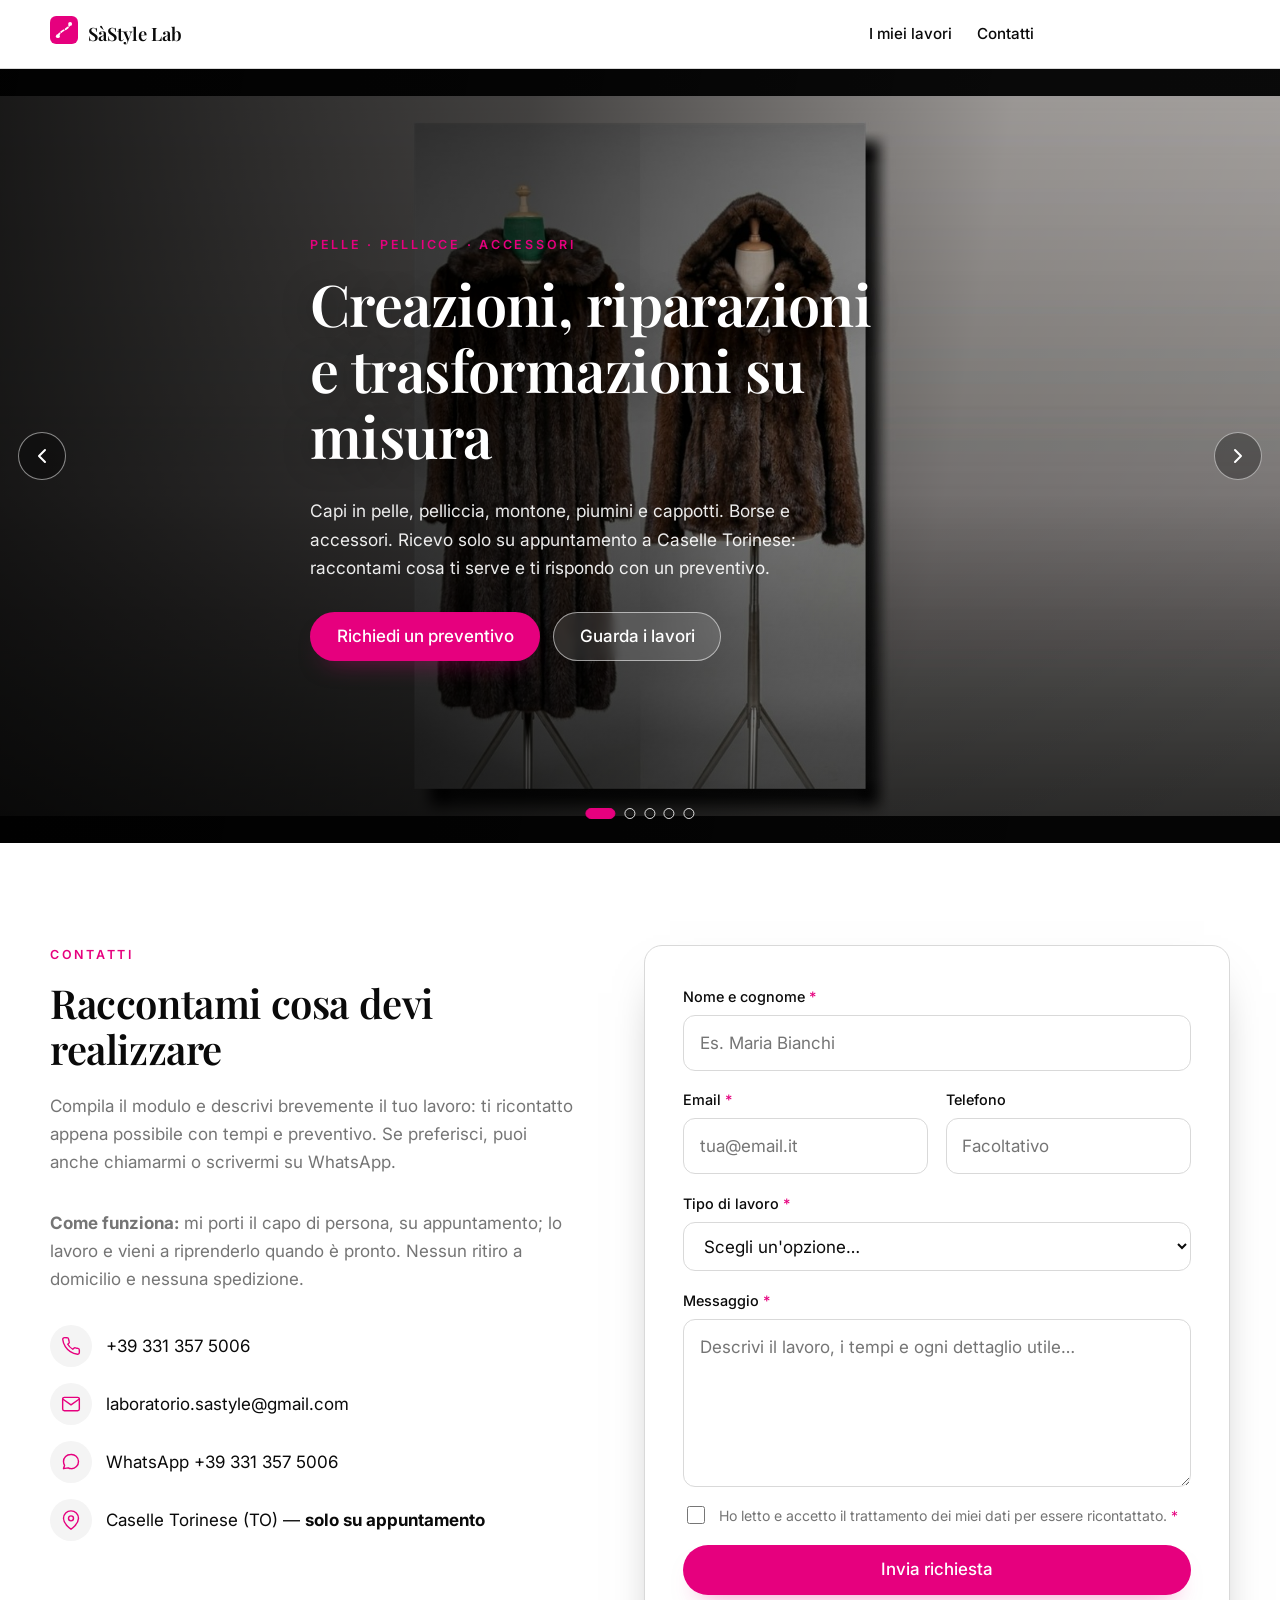
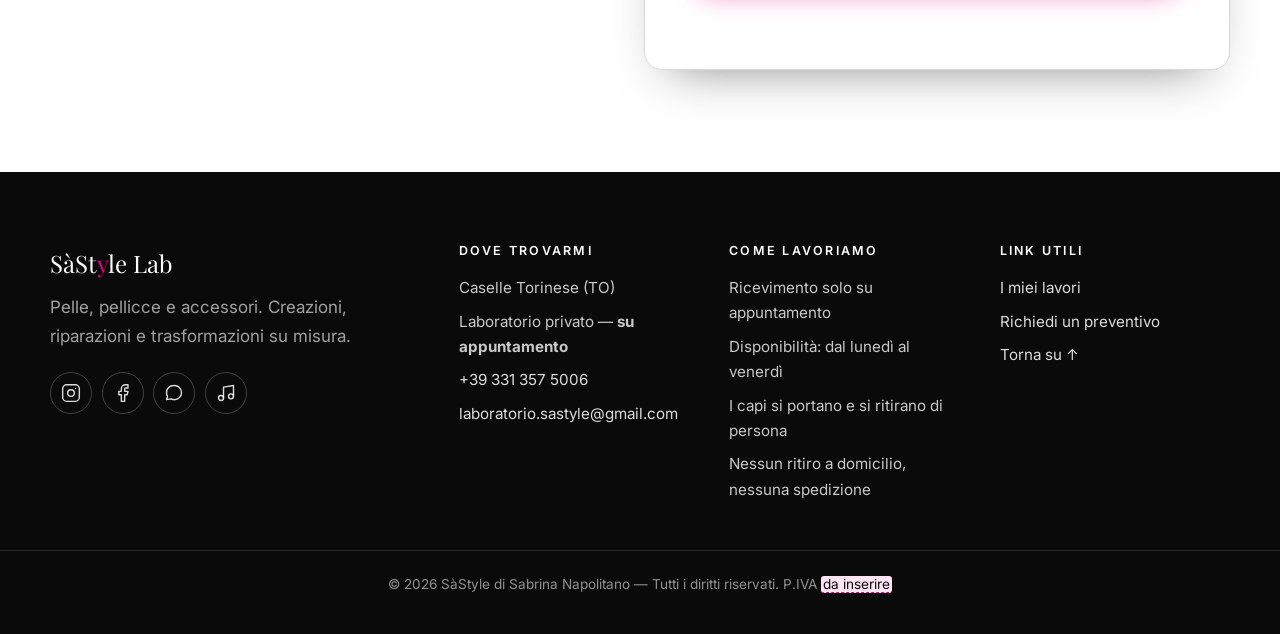
==== commit 465037b9: "Footer: y di SàStyle in fucsia (prova colori)" ====
--- a/index.html
+++ b/index.html
@@ -238,7 +238,7 @@
     <div class="container footer-grid">
 
       <div class="footer-brand">
-        <p class="footer-logo">SàStyle Lab</p>
+        <p class="footer-logo">SàSt<span class="footer-y">y</span>le Lab</p>
         <p class="footer-tag">Pelle, pellicce e accessori. Creazioni, riparazioni e trasformazioni su misura.</p>
 
         <ul class="socials" aria-label="Profili social">
--- a/css/style.css
+++ b/css/style.css
@@ -470,6 +470,7 @@
   margin: 0 0 0.6rem;
 }
 .footer-logo .ph { color: var(--ink); }
+.footer-logo .footer-y { color: var(--terracotta); }
 
 .footer-tag { max-width: 34ch; color: rgba(255, 255, 255, 0.62); }
 
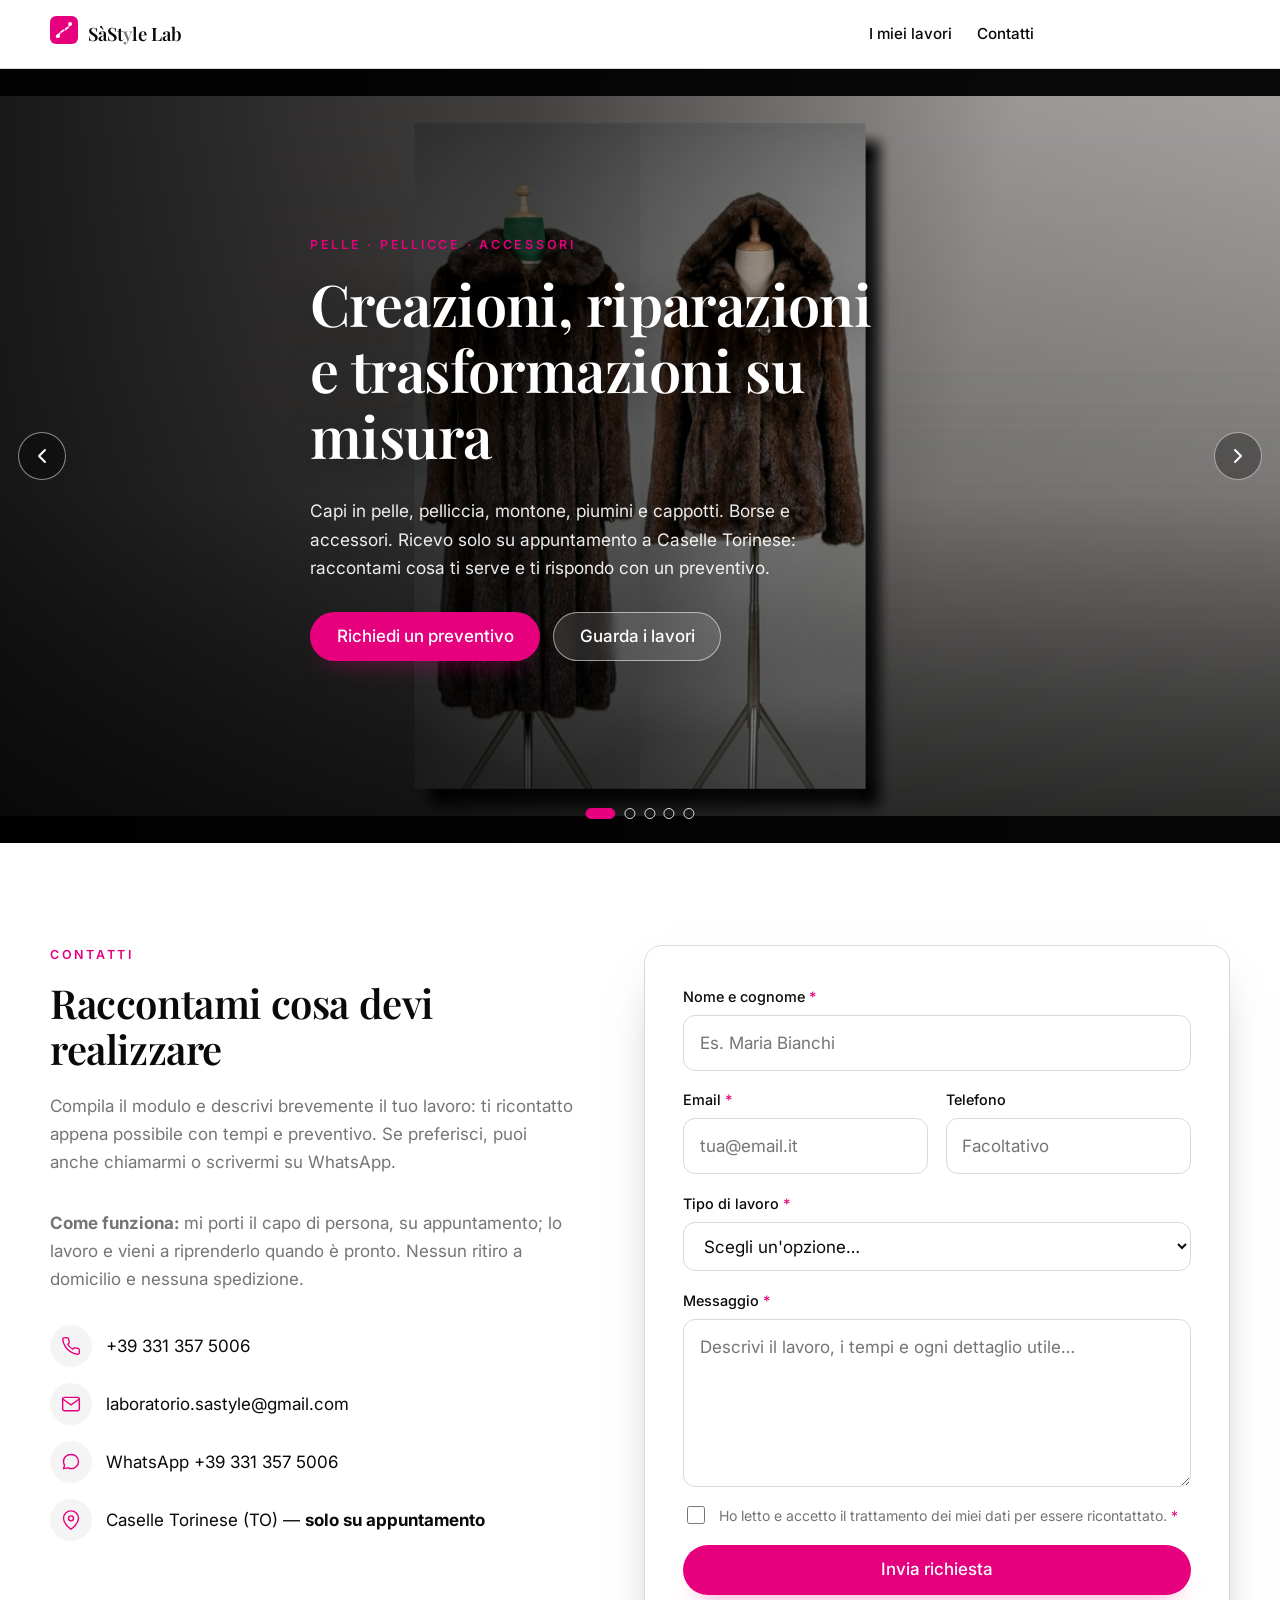
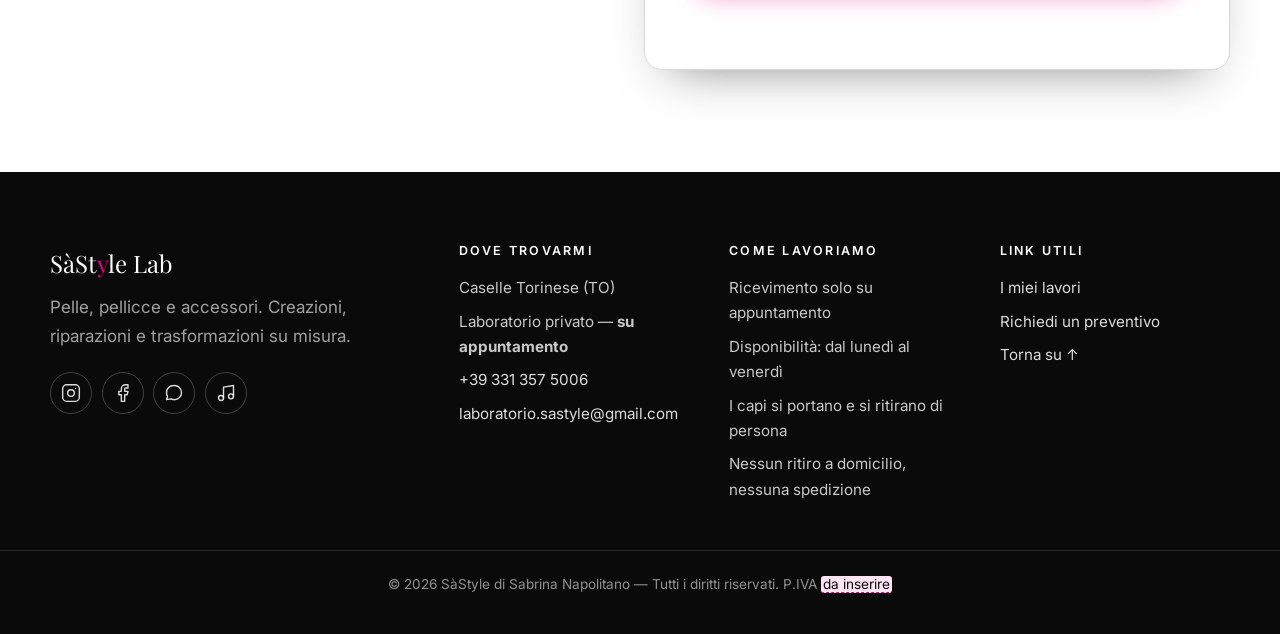
==== commit 96d4e1b2: "Header: y di SàStyle in grigio (prova colori)" ====
--- a/index.html
+++ b/index.html
@@ -41,7 +41,7 @@
             <circle cx="18" cy="46" r="4.5" fill="#FFFFFF" />
           </svg>
         </span>
-        <span class="brand-name">SàStyle Lab</span>
+        <span class="brand-name">SàSt<span class="brand-y">y</span>le Lab</span>
       </a>
 
       <nav class="site-nav" aria-label="Navigazione principale">
--- a/css/style.css
+++ b/css/style.css
@@ -192,6 +192,7 @@
   font-size: 1.15rem;
   letter-spacing: 0.01em;
 }
+.brand-name .brand-y { color: var(--muted); }
 
 .site-nav {
   display: flex;
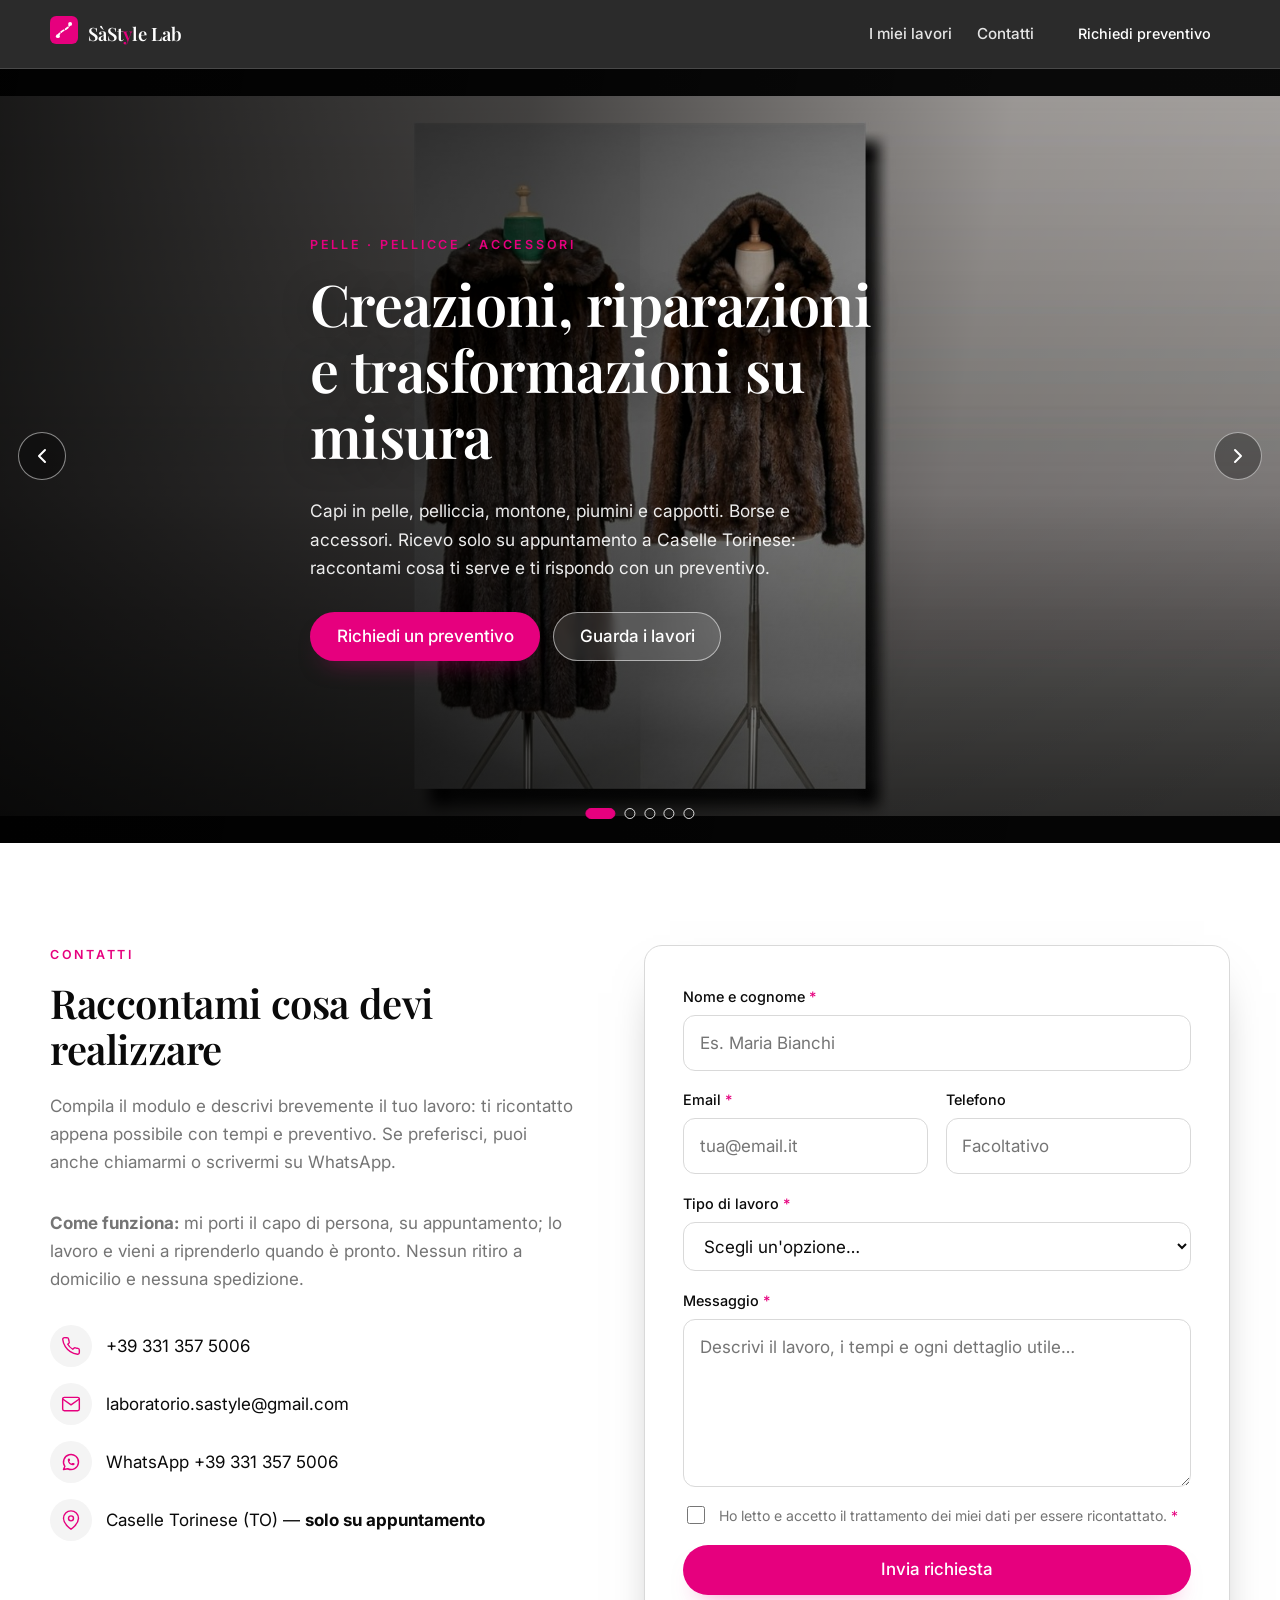
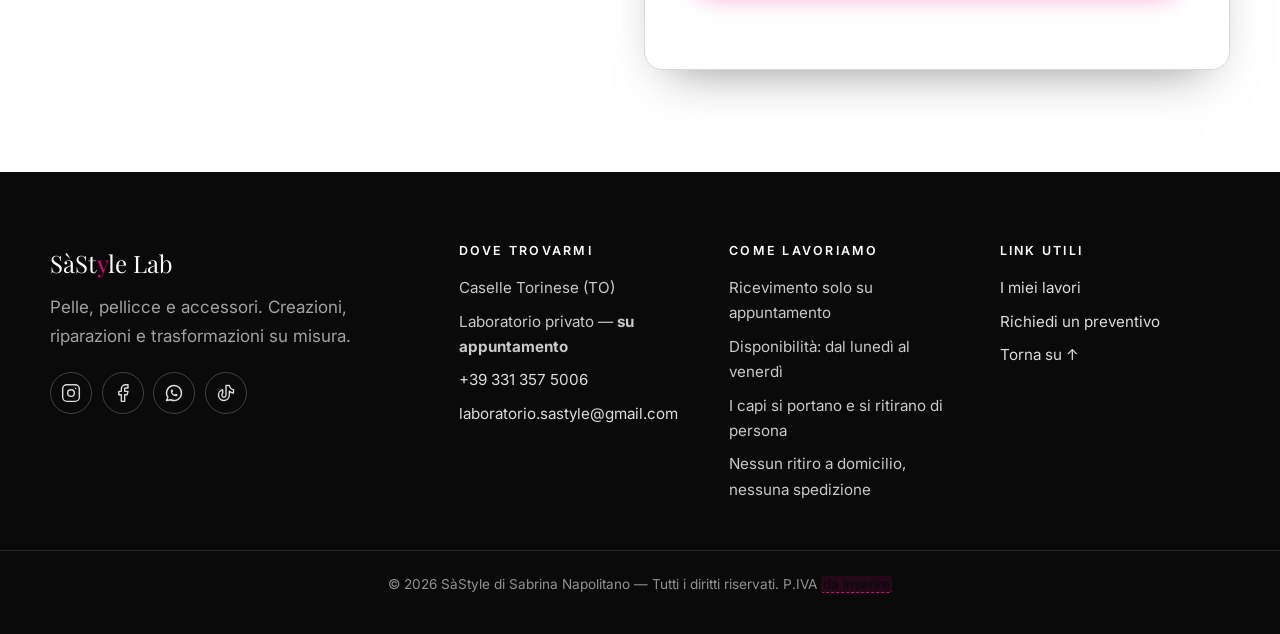
==== commit 3260a23d: "Icone social: WhatsApp e TikTok riconoscibili (line-art Tabler), in footer e contatti" ====
--- a/index.html
+++ b/index.html
@@ -149,7 +149,7 @@
             <!-- ▼ WhatsApp: verificare che sia lo stesso numero del telefono ▼ -->
             <li>
               <span class="fact-icon" aria-hidden="true">
-                <svg viewBox="0 0 24 24" width="20" height="20" fill="none" stroke="currentColor" stroke-width="1.7" stroke-linecap="round" stroke-linejoin="round"><path d="M21 11.5a8.4 8.4 0 0 1-8.5 8.5 8.5 8.5 0 0 1-4-1L3 20l1.3-4a8.4 8.4 0 0 1-1.3-4.5A8.5 8.5 0 0 1 11.5 3 8.4 8.4 0 0 1 21 11.5z" /></svg>
+                <svg viewBox="0 0 24 24" width="20" height="20" fill="none" stroke="currentColor" stroke-width="1.7" stroke-linecap="round" stroke-linejoin="round"><path d="M3 21l1.65 -3.8a9 9 0 1 1 3.4 2.9l-5.05 .9" /><path d="M9 10a.5 .5 0 0 0 1 0v-1a.5 .5 0 0 0 -1 0v1a5 5 0 0 0 5 5h1a.5 .5 0 0 0 0 -1h-1a.5 .5 0 0 0 0 1" /></svg>
               </span>
               <a href="https://wa.me/393313575006" target="_blank" rel="noopener">WhatsApp +39 331 357 5006</a>
             </li>
@@ -255,12 +255,12 @@
           </li>
           <li>
             <a href="https://wa.me/393313575006" target="_blank" rel="noopener" aria-label="WhatsApp">
-              <svg viewBox="0 0 24 24" width="20" height="20" fill="none" stroke="currentColor" stroke-width="1.7" stroke-linecap="round" stroke-linejoin="round"><path d="M21 11.5a8.4 8.4 0 0 1-8.5 8.5 8.5 8.5 0 0 1-4-1L3 20l1.3-4a8.4 8.4 0 0 1-1.3-4.5A8.5 8.5 0 0 1 11.5 3 8.4 8.4 0 0 1 21 11.5z" /></svg>
+              <svg viewBox="0 0 24 24" width="20" height="20" fill="none" stroke="currentColor" stroke-width="1.7" stroke-linecap="round" stroke-linejoin="round"><path d="M3 21l1.65 -3.8a9 9 0 1 1 3.4 2.9l-5.05 .9" /><path d="M9 10a.5 .5 0 0 0 1 0v-1a.5 .5 0 0 0 -1 0v1a5 5 0 0 0 5 5h1a.5 .5 0 0 0 0 -1h-1a.5 .5 0 0 0 0 1" /></svg>
             </a>
           </li>
           <li>
             <a href="https://tiktok.com/@sastylelab" target="_blank" rel="noopener" aria-label="TikTok">
-              <svg viewBox="0 0 24 24" width="20" height="20" fill="none" stroke="currentColor" stroke-width="1.7" stroke-linecap="round" stroke-linejoin="round"><path d="M9 18V5l12-2v13" /><circle cx="6" cy="18" r="3" /><circle cx="18" cy="16" r="3" /></svg>
+              <svg viewBox="0 0 24 24" width="20" height="20" fill="none" stroke="currentColor" stroke-width="1.7" stroke-linecap="round" stroke-linejoin="round"><path d="M21 7.917v4.034a9.948 9.948 0 0 1 -5 -1.951v4.5a6.5 6.5 0 1 1 -8 -6.326v4.326a2.5 2.5 0 1 0 4 2v-11.5h4.083a6.005 6.005 0 0 0 4.917 4.951" /></svg>
             </a>
           </li>
         </ul>
--- a/css/style.css
+++ b/css/style.css
@@ -23,10 +23,10 @@
 :root {
   --cream: #FFFFFF;      /* bianco */
   --sand: #F4F4F4;       /* grigio chiaro */
-  --sand-2: #E8E8E8;     /* grigio */
-  --terracotta: #E6007E; /* fucsia */
+  --terracotta: #E6007E; /* fucsia (colore principale) */
   --terracotta-dark: #C2006B; /* fucsia scuro (hover) */
-  --gold: #E6007E;       /* fucsia (accenti) */
+  --gold: var(--terracotta);  /* fucsia (accenti: stessa tinta del principale) */
+  --accent-rgb: 230, 0, 126;  /* fucsia in forma "R, G, B" per le trasparenze */
   --ink: #0A0A0A;        /* nero */
   --muted: #757575;      /* grigio medio */
   --line: #D9D9D9;       /* grigio (bordi) */
@@ -35,7 +35,6 @@
   --radius: 18px;
   --radius-sm: 12px;
   --shadow: 0 22px 48px -26px rgba(0, 0, 0, 0.5);
-  --shadow-soft: 0 12px 30px -20px rgba(0, 0, 0, 0.45);
 
   --maxw: 1180px;
 
@@ -115,7 +114,7 @@
 /* I segnaposto da sostituire sono evidenziati in giallo:
    quando hai finito di personalizzare il sito, non ne deve restare nessuno. */
 .ph {
-  background: #FCE4F2;   /* prova colori: giallo -> fucsia chiaro */
+  background: rgba(var(--accent-rgb), 0.12);  /* fucsia chiaro */
   border-bottom: 1px dashed var(--gold);
   padding: 0 2px;
   border-radius: 3px;
@@ -141,7 +140,7 @@
 .btn-primary {
   background: var(--terracotta);
   color: var(--white);
-  box-shadow: 0 14px 26px -16px rgba(230, 0, 126, 0.55);
+  box-shadow: 0 14px 26px -16px rgba(var(--accent-rgb), 0.55);
 }
 .btn-primary:hover { background: var(--terracotta-dark); color: var(--white); }
 
@@ -165,9 +164,9 @@
   position: sticky;
   top: 0;
   z-index: 60;
-  background: rgba(255, 255, 255, 0.82);
+  background: rgba(26, 26, 26, 0.92);  /* grigio scuro, scala del nero (prova colori) */
   backdrop-filter: blur(10px);
-  border-bottom: 1px solid var(--line);
+  border-bottom: 1px solid rgba(255, 255, 255, 0.14);
 }
 
 .header-inner {
@@ -182,17 +181,17 @@
   display: inline-flex;
   align-items: center;
   gap: 0.6rem;
-  color: var(--ink);
+  color: var(--white);
   font-weight: 600;
 }
-.brand:hover { color: var(--ink); }
+.brand:hover { color: var(--white); }
 
 .brand-name {
   font-family: var(--font-head);
   font-size: 1.15rem;
   letter-spacing: 0.01em;
 }
-.brand-name .brand-y { color: var(--muted); }
+.brand-name .brand-y { color: var(--terracotta); }  /* y fucsia ovunque */
 
 .site-nav {
   display: flex;
@@ -200,7 +199,7 @@
   gap: 1.6rem;
   font-size: 0.95rem;
 }
-.site-nav a { color: var(--ink); font-weight: 500; }
+.site-nav a { color: rgba(255, 255, 255, 0.88); font-weight: 500; }
 .site-nav a:hover { color: var(--terracotta); }
 .site-nav .btn { color: var(--white); }
 .site-nav .btn:hover { color: var(--white); }
@@ -242,13 +241,6 @@
   object-position: center;
   margin: 0 auto;
 }
-.hero-slide.is-active img { animation: none; }
-
-@keyframes heroZoom {
-  from { transform: scale(1.03); }
-  to   { transform: scale(1.12); }
-}
-
 /* Velo scuro sfumato per la leggibilità del testo */
 .hero-scrim {
   position: absolute;
@@ -278,7 +270,7 @@
   text-shadow: 0 2px 30px rgba(0, 0, 0, 0.35);
 }
 
-.hero-content .eyebrow { color: #E6007E; }
+.hero-content .eyebrow { color: var(--terracotta); }
 
 .hero-sub {
   font-size: 1.08rem;
@@ -351,7 +343,17 @@
 
 .contact-intro .lead { margin-bottom: 2rem; }
 
-.contact-facts { display: grid; gap: 1rem; }
+/* Effetto "si accende": quando si arriva qui dai link "Contatti",
+   la zona con telefono/email/WhatsApp emette un breve lampo fucsia.
+   (Il padding è compensato dal margine negativo, così la lista resta
+   allineata al resto della colonna, ma il lampo ha spazio per respirare.) */
+.contact-facts {
+  display: grid;
+  gap: 1rem;
+  padding: 0.8rem 0.9rem;
+  margin: -0.8rem -0.9rem;
+  border-radius: 16px;
+}
 .contact-facts li {
   display: flex;
   align-items: center;
@@ -360,6 +362,43 @@
 }
 .contact-facts a { color: var(--ink); }
 .contact-facts a:hover { color: var(--terracotta); }
+
+.contact-facts.is-lit { animation: contattiLampo 2s ease; }
+
+@keyframes contattiLampo {
+  0% {
+    background-color: rgba(var(--accent-rgb), 0.18);
+    box-shadow: 0 0 0 8px rgba(var(--accent-rgb), 0.14), 0 0 34px 8px rgba(var(--accent-rgb), 0.38);
+  }
+  55% {
+    background-color: rgba(var(--accent-rgb), 0.09);
+    box-shadow: 0 0 0 5px rgba(var(--accent-rgb), 0.09), 0 0 20px 4px rgba(var(--accent-rgb), 0.22);
+  }
+  100% {
+    background-color: rgba(var(--accent-rgb), 0);
+    box-shadow: 0 0 0 0 rgba(var(--accent-rgb), 0), 0 0 0 0 rgba(var(--accent-rgb), 0);
+  }
+}
+
+/* Stesso effetto, ma sul MODULO: cliccando "Richiedi preventivo" (header, hero
+   o footer) si illumina il riquadro da compilare. L'alone è disegnato da un
+   elemento "fantasma" (::after) così non tocco l'ombra del modulo. */
+.contact-form::after {
+  content: "";
+  position: absolute;
+  inset: 0;
+  border-radius: inherit;
+  pointer-events: none;   /* non blocca i click sui campi del modulo */
+  opacity: 0;
+  box-shadow: 0 0 0 6px rgba(var(--accent-rgb), 0.38), 0 0 46px 12px rgba(var(--accent-rgb), 0.45);
+}
+.contact-form.is-lit::after { animation: contattiLampoForm 2s ease; }
+
+@keyframes contattiLampoForm {
+  0%   { opacity: 1; }
+  55%  { opacity: 0.55; }
+  100% { opacity: 0; }
+}
 
 .fact-icon {
   flex: 0 0 auto;
@@ -374,6 +413,7 @@
 
 /* Modulo */
 .contact-form {
+  position: relative;   /* serve all'alone dell'effetto "si accende" */
   background: var(--white);
   border: 1px solid var(--line);
   border-radius: var(--radius);
@@ -414,7 +454,7 @@
   outline: none;
   background: var(--white);
   border-color: var(--terracotta);
-  box-shadow: 0 0 0 4px rgba(230, 0, 126, 0.15);
+  box-shadow: 0 0 0 4px rgba(var(--accent-rgb), 0.15);
 }
 
 .check {
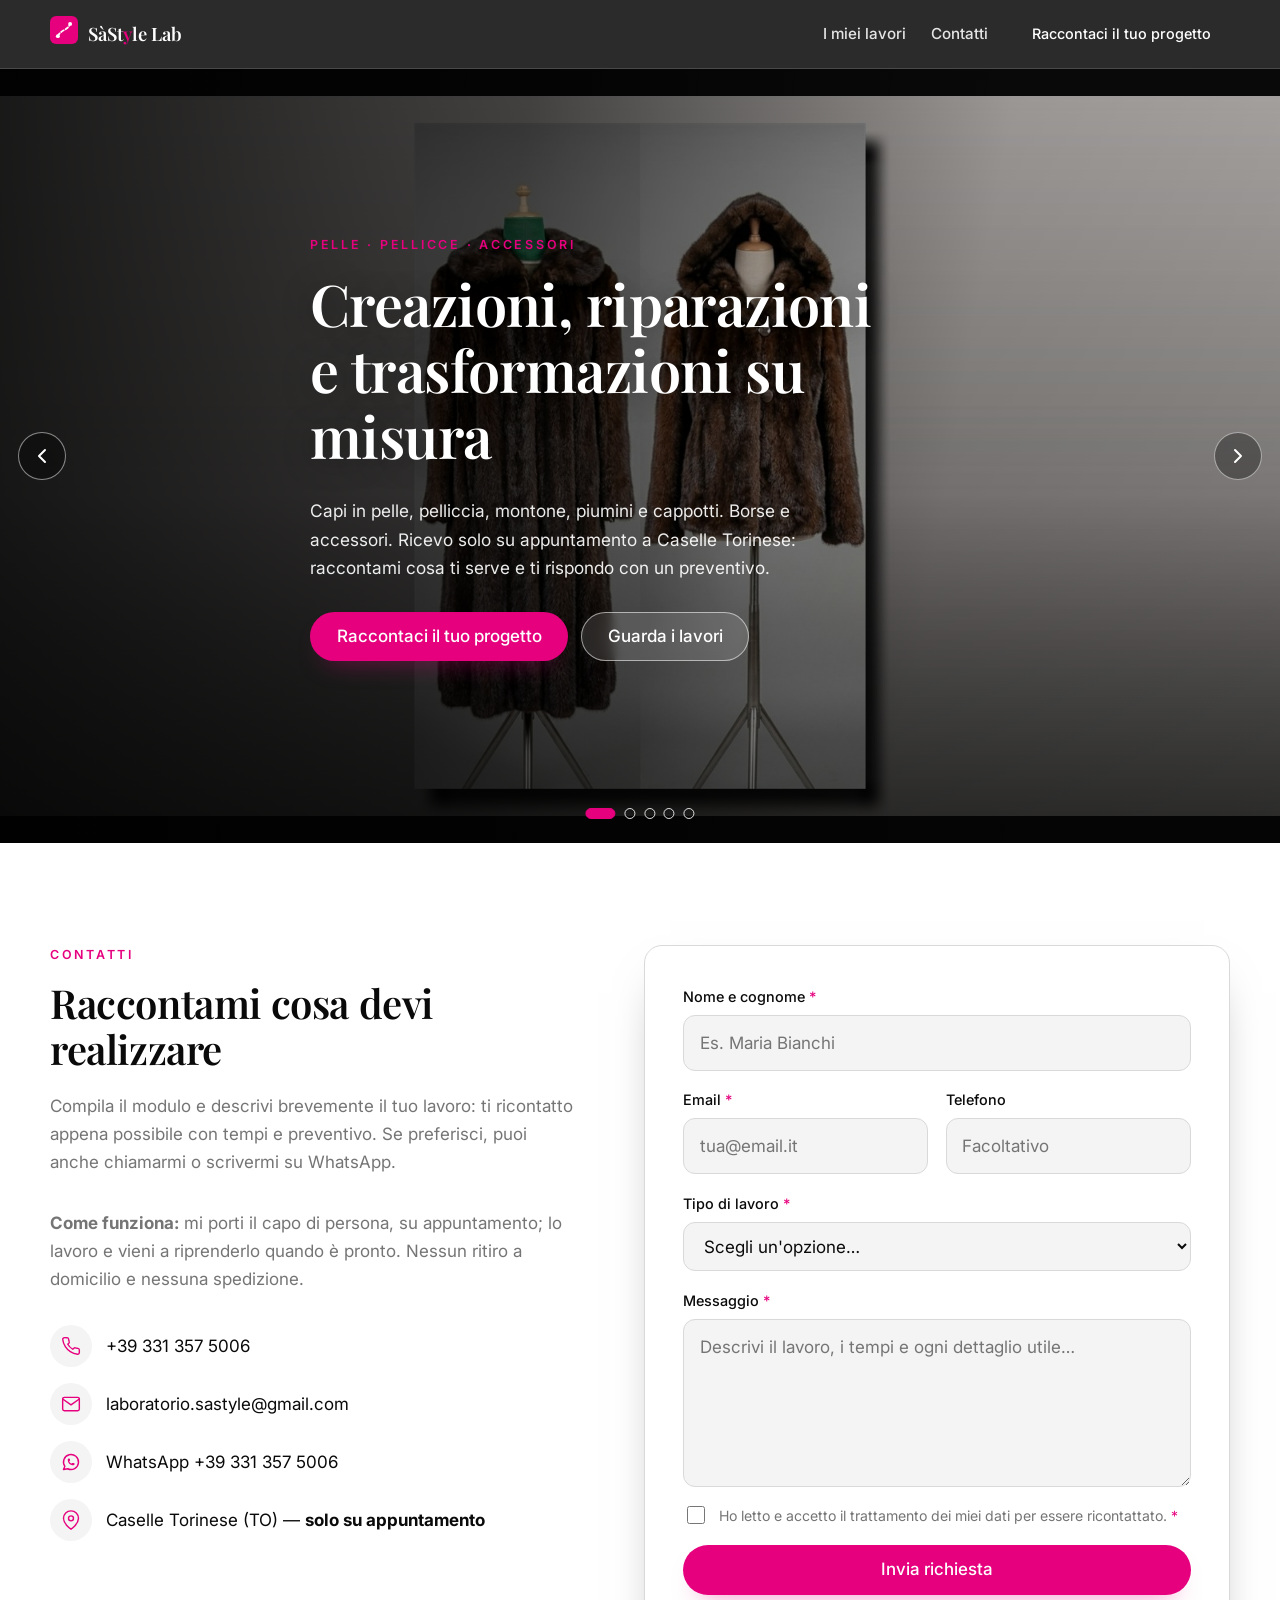
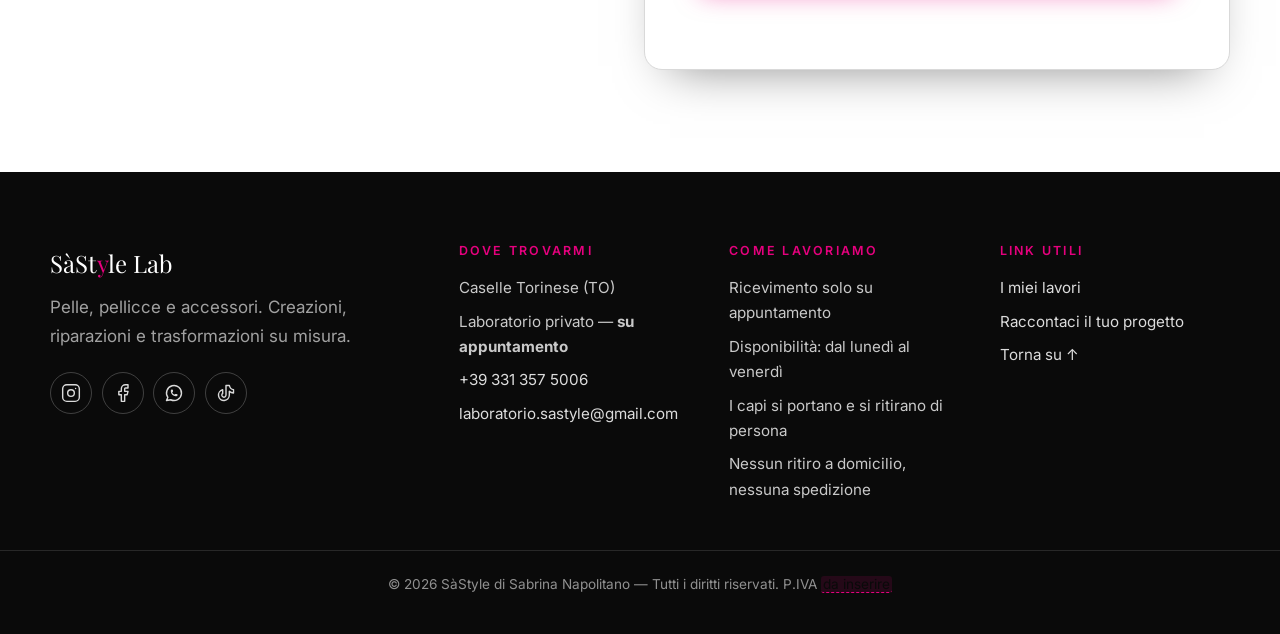
==== commit 29211524: "Pulsanti: 'Raccontaci il tuo progetto' (scritta corta su telefono) + campi del modulo grigi" ====
--- a/index.html
+++ b/index.html
@@ -47,7 +47,9 @@
       <nav class="site-nav" aria-label="Navigazione principale">
         <a href="#lavori">I miei lavori</a>
         <a href="#contatti">Contatti</a>
-        <a class="btn btn-small" href="#contatti">Richiedi preventivo</a>
+        <a class="btn btn-small" href="#contatti"><span
+            class="btn-label-full">Raccontaci il tuo progetto</span><span
+            class="btn-label-short">Raccontaci</span></a>
       </nav>
     </div>
   </header>
@@ -93,7 +95,7 @@
             e ti rispondo con un preventivo.
           </p>
           <div class="hero-actions">
-            <a class="btn btn-primary" href="#contatti">Richiedi un preventivo</a>
+            <a class="btn btn-primary" href="#contatti">Raccontaci il tuo progetto</a>
             <a class="btn btn-ghost" href="#lavori">Guarda i lavori</a>
           </div>
         </div>
@@ -290,7 +292,7 @@
         <h3>Link utili</h3>
         <ul class="footer-list">
           <li><a href="#lavori">I miei lavori</a></li>
-          <li><a href="#contatti">Richiedi un preventivo</a></li>
+          <li><a href="#contatti">Raccontaci il tuo progetto</a></li>
           <li><a href="#top">Torna su ↑</a></li>
         </ul>
       </div>
--- a/css/style.css
+++ b/css/style.css
@@ -153,6 +153,11 @@
 .btn-ghost:hover { background: rgba(255, 255, 255, 0.95); color: var(--ink); }
 
 .btn-small { padding: 0.6rem 1.1rem; font-size: 0.9rem; }
+
+/* Nel pulsante dell'header la scritta è doppia: la versione intera
+   ("Raccontaci il tuo progetto") compare sugli schermi larghi, sui telefoni
+   si usa quella corta ("Raccontaci") per non mandarla a capo. */
+.btn-label-short { display: none; }
 .btn-block { width: 100%; }
 
 .btn:disabled { opacity: 0.6; cursor: progress; transform: none; }
@@ -380,7 +385,7 @@
   }
 }
 
-/* Stesso effetto, ma sul MODULO: cliccando "Richiedi preventivo" (header, hero
+/* Stesso effetto, ma sul MODULO: cliccando "Raccontaci il tuo progetto" (header, hero
    o footer) si illumina il riquadro da compilare. L'alone è disegnato da un
    elemento "fantasma" (::after) così non tocco l'ombra del modulo. */
 .contact-form::after {
@@ -441,7 +446,7 @@
   width: 100%;
   padding: 0.8rem 0.95rem;
   color: var(--ink);
-  background: var(--cream);
+  background: var(--sand);   /* grigio chiaro: i campi si staccano dalla scheda bianca */
   border: 1.5px solid var(--line);
   border-radius: var(--radius-sm);
   transition: border-color 0.18s ease, box-shadow 0.18s ease, background-color 0.18s ease;
@@ -516,7 +521,7 @@
 .footer-tag { max-width: 34ch; color: rgba(255, 255, 255, 0.62); }
 
 .footer-col h3 {
-  color: var(--white);
+  color: var(--terracotta);
   text-transform: uppercase;
   font-family: var(--font-body);
   font-size: 0.78rem;
@@ -579,6 +584,10 @@
   body { font-size: 16px; }
 
   .site-nav a:not(.btn) { display: none; } /* su mobile restano logo + bottone */
+
+  /* Pulsante dell'header: sui telefoni uso la scritta corta (vedi .btn-label-* in alto) */
+  .btn-label-full { display: none; }
+  .btn-label-short { display: inline; }
 
   .hero-content { padding-block: 4rem 5.5rem; }
   .hero-nav { width: 42px; height: 42px; }
